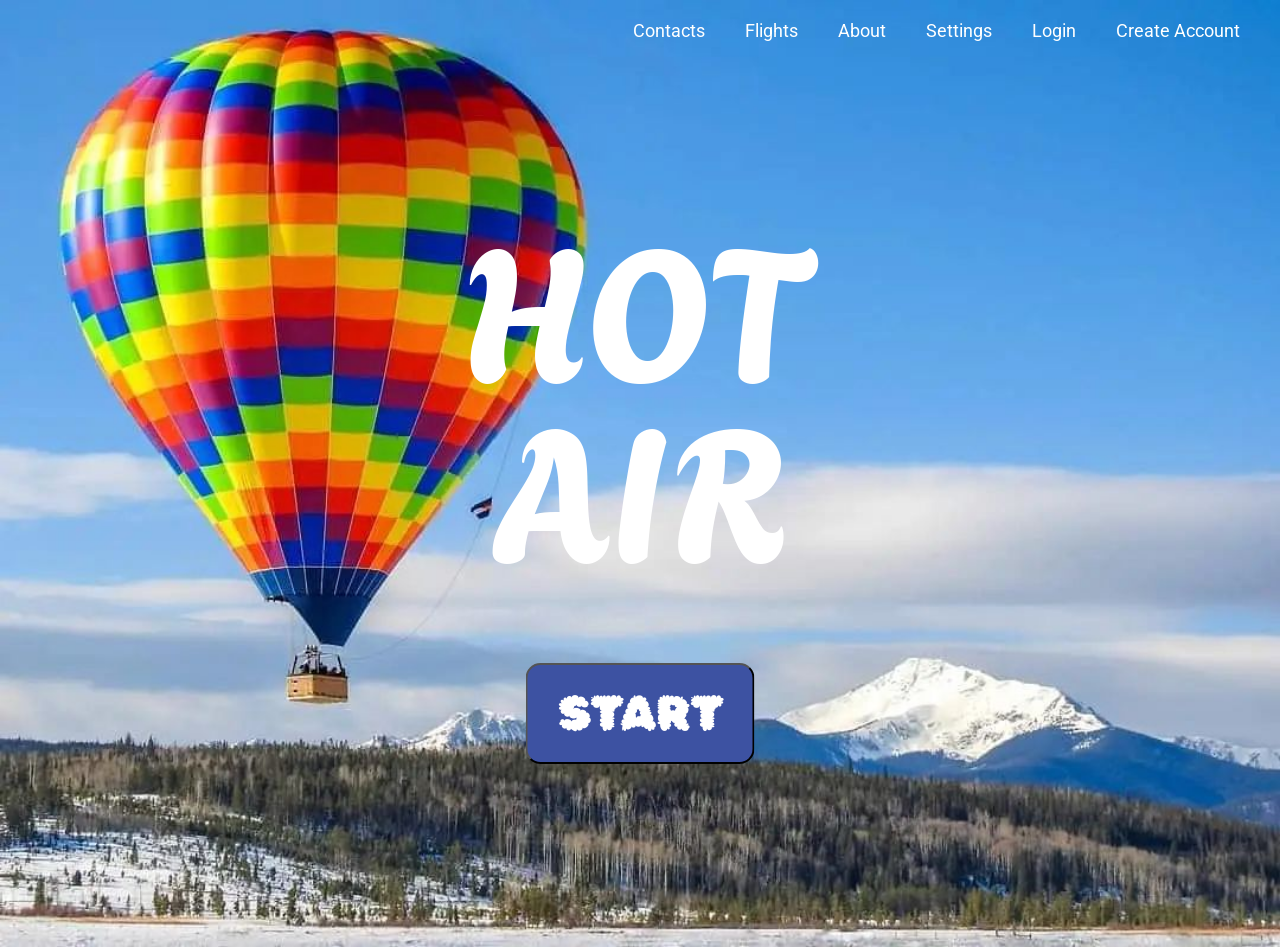
==== index.html @ e1f77b7b "added image, navbar, uploaded fonts, and positioned elements" ====
<!DOCTYPE html>
<html lang="en">
<head>
    <meta charset="UTF-8">
    <meta name="viewport" content="width=device-width, initial-scale=1.0">
    <title>Document</title>
    <link rel="preconnect" href="https://fonts.googleapis.com">
    <link rel="preconnect" href="https://fonts.gstatic.com" crossorigin>
    <link href="https://fonts.googleapis.com/css2?family=Agbalumo&family=Roboto:ital,wght@0,100..900;1,100..900&family=Rubik+Bubbles&display=swap" rel="stylesheet">
    <link rel="stylesheet" href="styles/main.css">
    <meta name="viewport" content="width=device-width, initial-scale=1.0">
</head>
<body>

    <header class="navbar">
            <nav>
                <a href="#">Contacts</a>
                <a href="#">Flights</a>
                <a href="#">About</a>
                <a href="#">Settings</a>
                <a href="#">Login</a>
                <a href="#">Create Account</a>
            </nav>
    </header>

    <section class="main">
        <div class="main-section">
            <div class="image-container">
                <img src="assets/Hot Air Main Page Image.jpg" alt="Hot Air Balloon Main Image"> 
                <h1 class="agbalumo-regular title top">HOT</h1>
                <h1 class="agbalumo-regular title bottom">AIR</h1>
                <button class="button rubik-bubbles-regular">START</button>
            </div>
        </div>
    </section>
    
</body>
</html>
---- styles/main.css ----
@import url("colors.css");
@import url("typography.css");

body {
  margin: 0;
}

@media screen and (max-width: 480px) {
  body {
    font-size: 14px;
    font-family: "Roboto", sans-serif;
    border-image-width: 100%;
  }
  .image-container img {
  width: 100%;
  height: 100%;
  object-fit: fill;
  }
}

.button {
    background-color: #3d52a2;
    padding-left: 30px;
    padding-right: 30px;
    padding-top: 20px;
    padding-bottom: 20px;
    border-radius: 15px;
    position: absolute;
    top: 70%;
    left: 50%;
    transform: translateX(-50%);
    color: white;
}

.image-container {
  position: relative;
  width: 100%;
}

.image-container img {
  width: 100%;
  display: block;
}

.title {
  position: absolute;
  left: 50%;
  transform: translateX(-50%);
  color: white;
}

.top {
  top: 1%;
}

.bottom {
  top: 20%;
}

.navbar {
  box-sizing: border-box;
  position: absolute;
  top: 0;
  left: 0;
  width: 100%;
  z-index: 10;
  padding: 20px 40px;
  font-family: "Roboto", sans-serif;
}

.navbar a {
  color: white;
  text-decoration: none;
  font-size: 18px;
}

.navbar nav {
  display: flex;
  align-items: center;
  justify-content: flex-end; /* keeps them on the right */
  gap: 40px; /* spacing between links */
}
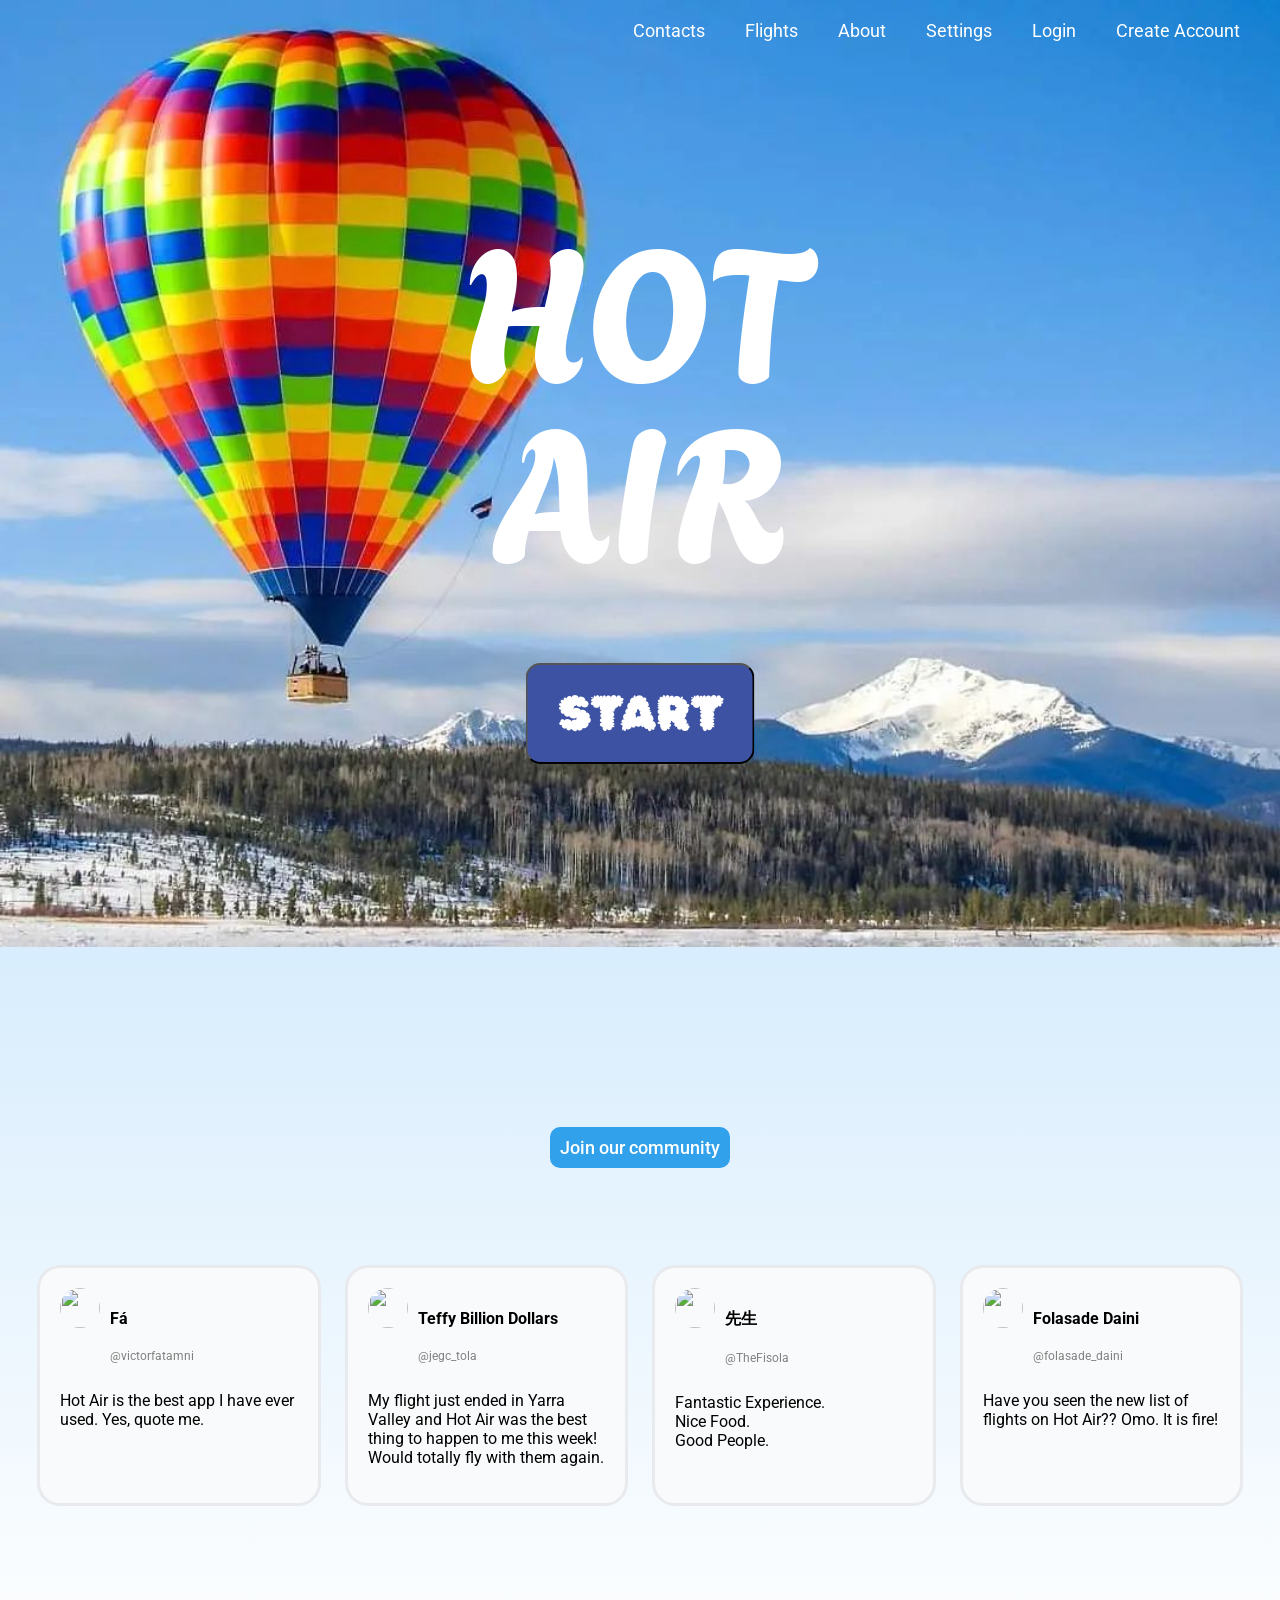
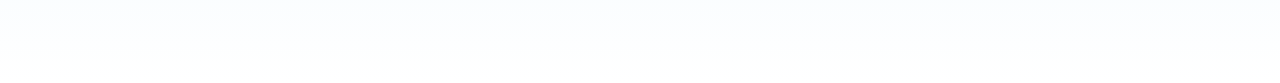
==== commit b81395da: "Made review section with card base" ====
--- a/index.html
+++ b/index.html
@@ -12,6 +12,8 @@
 </head>
 <body>
 
+<!--nav-->
+
     <header class="navbar">
             <nav>
                 <a href="#">Contacts</a>
@@ -23,16 +25,76 @@
             </nav>
     </header>
 
+    <!--main homepage section-->
+
     <section class="main">
         <div class="main-section">
             <div class="image-container">
-                <img src="assets/Hot Air Main Page Image.jpg" alt="Hot Air Balloon Main Image"> 
+                <img src="assets/HotAirMainPage.jpg" alt="Hot Air Balloon Main Image"> 
                 <h1 class="agbalumo-regular title top">HOT</h1>
                 <h1 class="agbalumo-regular title bottom">AIR</h1>
                 <button class="button rubik-bubbles-regular">START</button>
             </div>
         </div>
     </section>
+
+    <!--reviews-->
+
+    <section class="reviews">
+    <h2 class="reviews-title">Join our community</h2>
+
+    <div class="reviews-grid">
+
+    <div class="card">
+      <div class="card-header">
+        <img src="assets/avatar1.jpg" alt="">
+        <div>
+          <h4>Fá</h4>
+          <p>@victorfatamni</p>
+        </div>
+      </div>
+      <p class="card-text">Hot Air is the best app I have ever used. Yes, quote me.</p>
+    </div>
+
+    <div class="card">
+      <div class="card-header">
+        <img src="assets/avatar2.jpg" alt="">
+        <div>
+          <h4>Teffy Billion Dollars</h4>
+          <p>@jegc_tola</p>
+        </div>
+      </div>
+      <p class="card-text">My flight just ended in Yarra Valley and Hot Air was the best thing to happen to me this week! Would totally fly with them again.</p>
+    </div>
+
+    <div class="card">
+      <div class="card-header">
+        <img src="assets/avatar3.jpg" alt="">
+        <div>
+          <h4>先生</h4>
+          <p>@TheFisola</p>
+        </div>
+      </div>
+      <p class="card-text">
+        Fantastic Experience.<br>
+        Nice Food.<br>
+        Good People.
+      </p>
+    </div>
+
+    <div class="card">
+      <div class="card-header">
+        <img src="assets/avatar4.jpg" alt="">
+        <div>
+          <h4>Folasade Daini</h4>
+          <p>@folasade_daini</p>
+        </div>
+      </div>
+      <p class="card-text">Have you seen the new list of flights on Hot Air?? Omo. It is fire!</p>
+    </div>
+
+  </div>
+</section>
     
 </body>
 </html>
--- a/styles/main.css
+++ b/styles/main.css
@@ -1,21 +1,65 @@
 @import url("colors.css");
 @import url("typography.css");
 
-body {
-  margin: 0;
-}
 
 @media screen and (max-width: 480px) {
   body {
     font-size: 14px;
-    font-family: "Roboto", sans-serif;
-    border-image-width: 100%;
   }
+
+  .navbar {
+    display: none;
+  }
+
+  .button {
+    padding: 10px;
+    font-size: 30px;
+  }
+
+  .top {
+    top: 40%;
+  }
+
+  .bottom {
+    top: 55%;
+  }
+
+  .title {
+    left: 50%;
+    transform: translateX(-50%);
+    text-align: center;
+  }
+
+  .image-container {
+    height: 100vh;
+    width: 100%;
+  }
+
   .image-container img {
-  width: 100%;
-  height: 100%;
-  object-fit: fill;
+    width: 100%;
+    height: 100%;
+    object-fit: cover;
   }
+
+  .reviews-grid {
+    display: grid;
+    grid-template-columns: 1fr !important;
+    gap: 20px;
+  }
+
+  .reviews-title {
+    margin: 0 auto;
+    width: 60%;
+    padding: 15px;
+  }
+
+  
+}
+
+
+
+body {
+  margin: 0;
 }
 
 .button {
@@ -77,8 +121,64 @@
 .navbar nav {
   display: flex;
   align-items: center;
-  justify-content: flex-end; /* keeps them on the right */
-  gap: 40px; /* spacing between links */
+  justify-content: flex-end; 
+  gap: 40px; 
+}
+
+/*review section*/
+
+.reviews {
+  padding: 180px 40px;
+  background: linear-gradient(to bottom, #d8edfd, #ffffff);
+  text-align: center;
+}
+
+.reviews-title {
+  font-size: 18px;
+  color: white;
+  background-color: #31a1eb;
+  font-family: "Roboto", sans-serif;
+  padding: 10px;
+  border-radius: 10px;
+  font-weight: 500;
+  display: inline-block;
+  margin: 0 auto 100px;
+}
+
+.reviews-grid {
+  display: grid;
+  grid-template-columns: repeat(4, 1fr);
+  gap: 30px;
+}
+
+.card {
+  background: #f9fafb;
+  color: black;
+  outline-style: solid;
+  outline-color: #e8eaed;
+  padding: 20px;
+  border-radius: 20px;
+  text-align: left;
+  font-family: "Roboto", sans-serif;
+}
+
+.card-header {
+  display: flex;
+  gap: 10px;
+  margin-bottom: 15px;
+  font-family: "Roboto", sans-serif;
+}
+
+.card-header img {
+  width: 40px;
+  height: 40px;
+  border-radius: 50%;
+}
+
+.card-header p {
+  font-size: 12px;
+  color: gray;
+  font-family: "Roboto", sans-serif;
 }
 
 
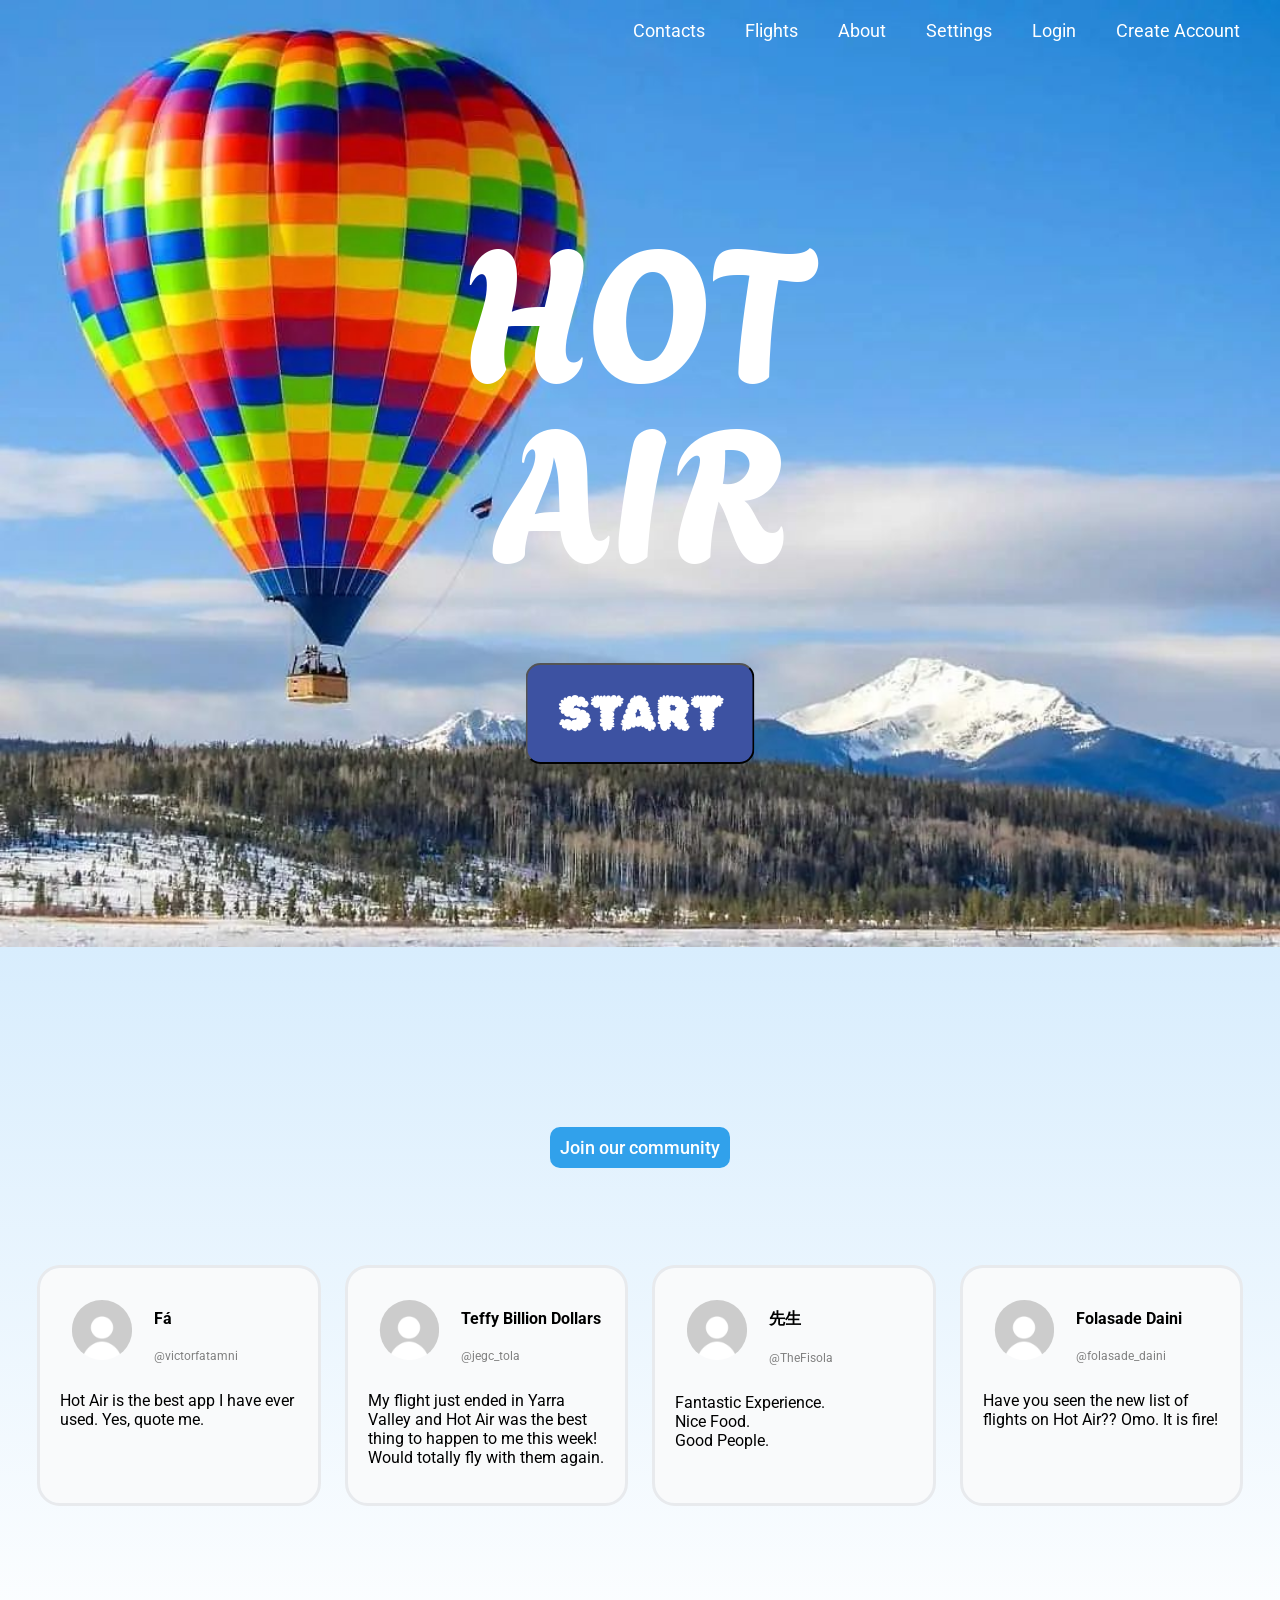
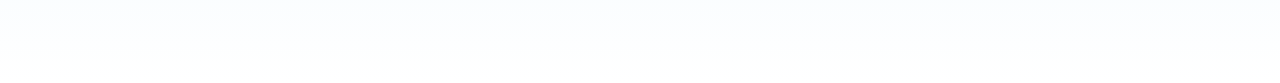
==== commit ca21a4da: "added pfp, fixed spacings" ====
--- a/index.html
+++ b/index.html
@@ -47,7 +47,7 @@
 
     <div class="card">
       <div class="card-header">
-        <img src="assets/avatar1.jpg" alt="">
+        <img src="assets/PlainPfp.jpg" alt="Profile Pic">
         <div>
           <h4>Fá</h4>
           <p>@victorfatamni</p>
@@ -58,7 +58,7 @@
 
     <div class="card">
       <div class="card-header">
-        <img src="assets/avatar2.jpg" alt="">
+        <img src="assets/PlainPfp.jpg" alt="Profile Pic">
         <div>
           <h4>Teffy Billion Dollars</h4>
           <p>@jegc_tola</p>
@@ -69,7 +69,7 @@
 
     <div class="card">
       <div class="card-header">
-        <img src="assets/avatar3.jpg" alt="">
+        <img src="assets/PlainPfp.jpg" alt="Profile Pic">
         <div>
           <h4>先生</h4>
           <p>@TheFisola</p>
@@ -84,7 +84,7 @@
 
     <div class="card">
       <div class="card-header">
-        <img src="assets/avatar4.jpg" alt="">
+        <img src="assets/PlainPfp.jpg" alt="Profile Pic">
         <div>
           <h4>Folasade Daini</h4>
           <p>@folasade_daini</p>
--- a/styles/main.css
+++ b/styles/main.css
@@ -165,13 +165,13 @@
 .card-header {
   display: flex;
   gap: 10px;
-  margin-bottom: 15px;
   font-family: "Roboto", sans-serif;
 }
 
 .card-header img {
-  width: 40px;
-  height: 40px;
+  width: 60px;
+  height: 60px;
+  padding: 5%;
   border-radius: 50%;
 }
 
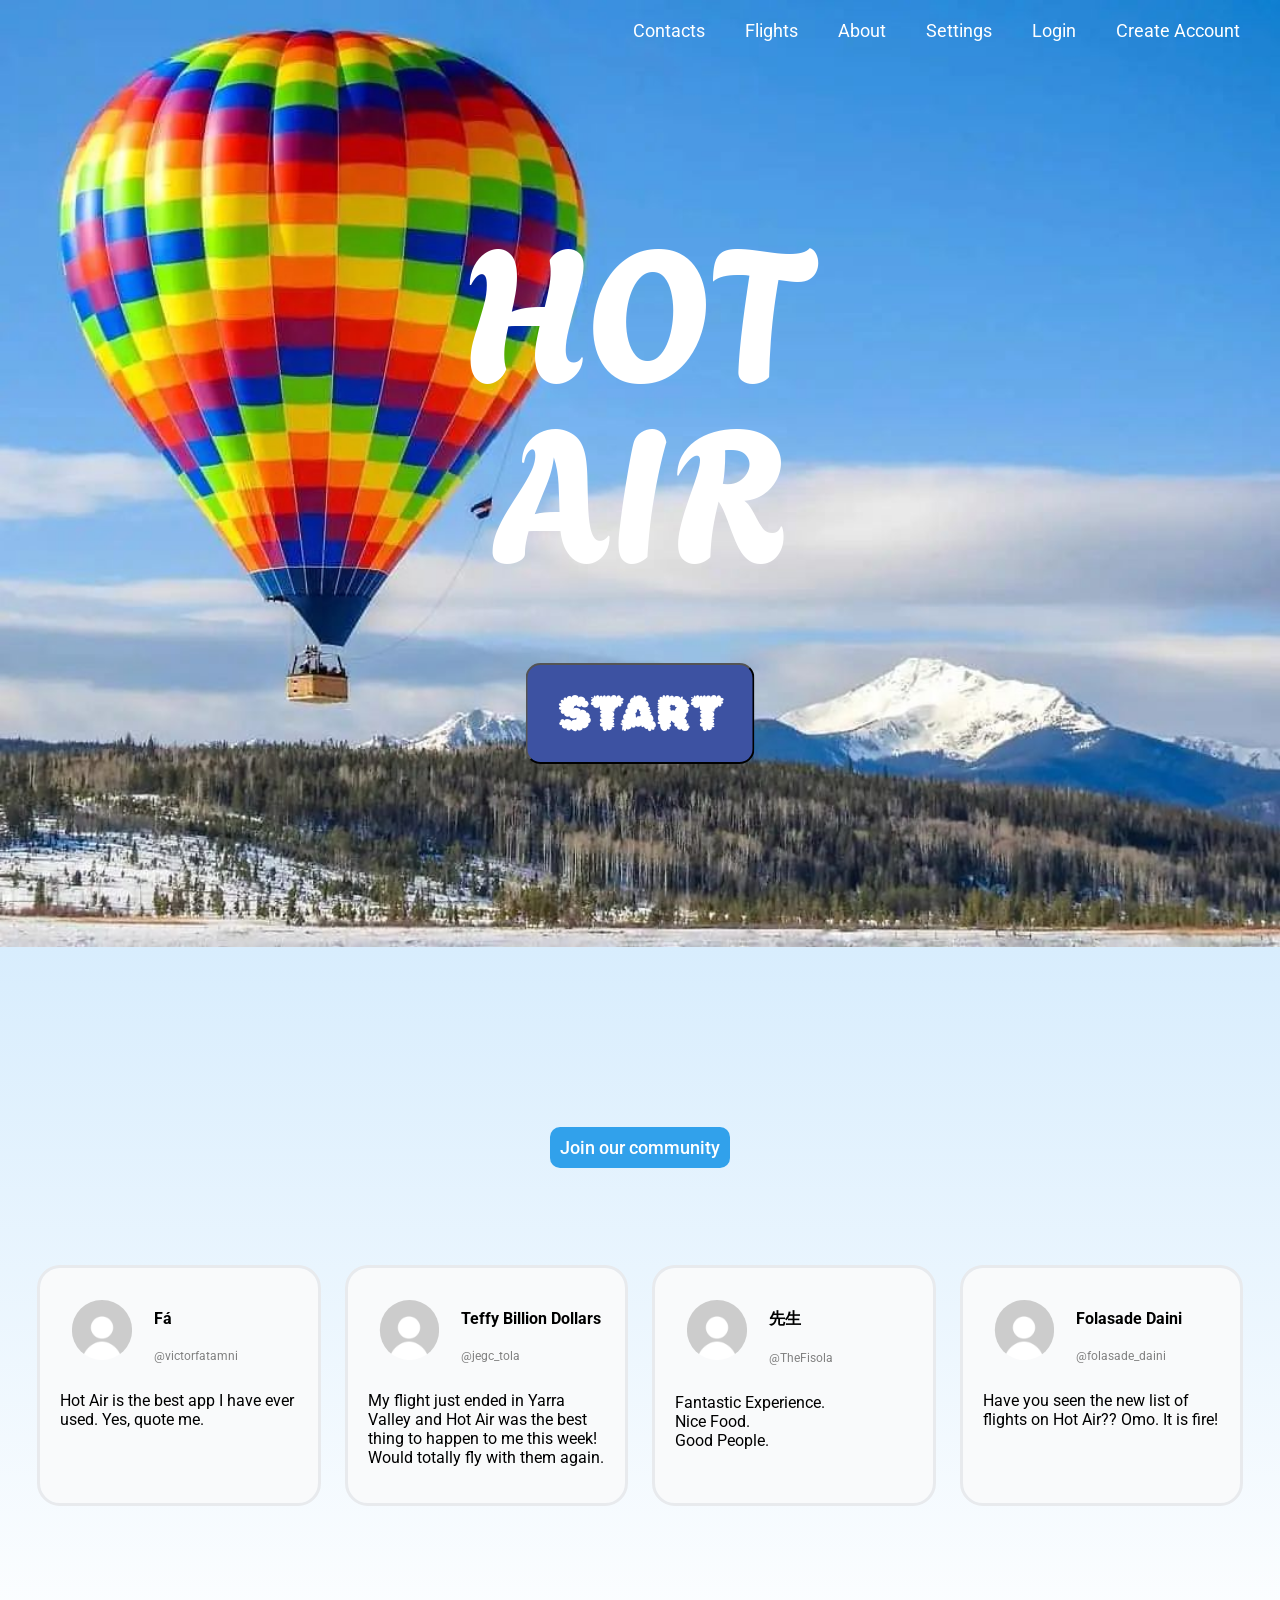
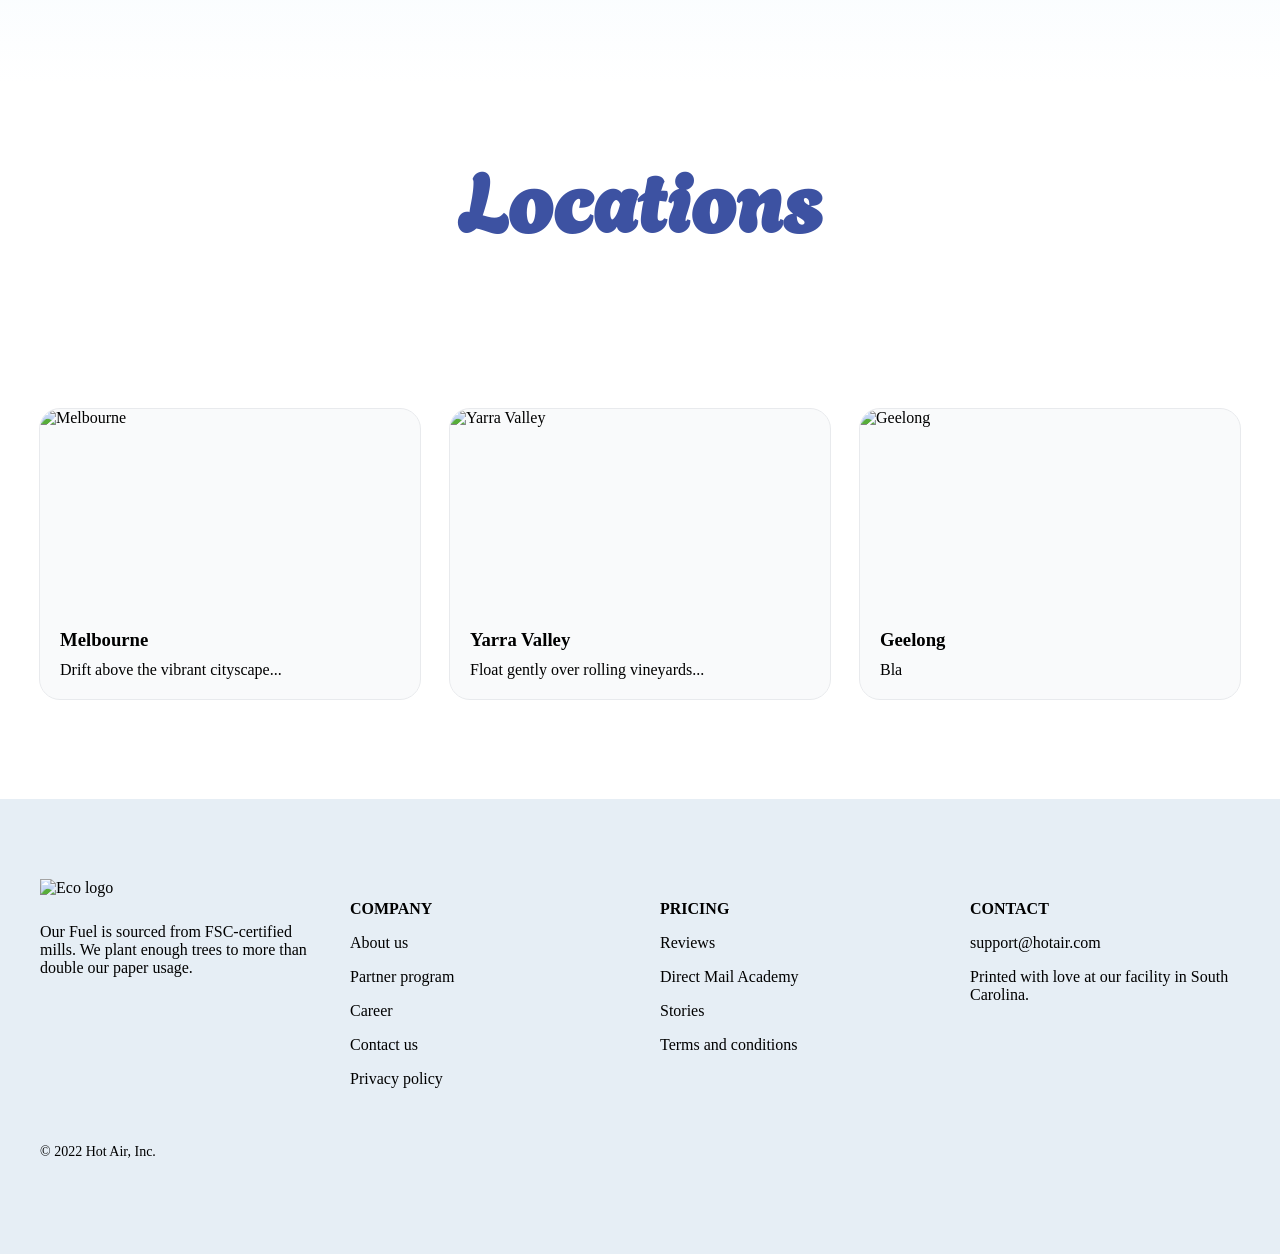
==== commit c2dd3e2f: "added footer section" ====
--- a/index.html
+++ b/index.html
@@ -25,7 +25,7 @@
             </nav>
     </header>
 
-    <!--main homepage section-->
+<!--main homepage section-->
 
     <section class="main">
         <div class="main-section">
@@ -38,10 +38,12 @@
         </div>
     </section>
 
-    <!--reviews-->
+<!--reviews-->
 
     <section class="reviews">
-    <h2 class="reviews-title">Join our community</h2>
+    <h2 class="reviews-title">
+        Join our community
+    </h2>
 
     <div class="reviews-grid">
 
@@ -95,6 +97,80 @@
 
   </div>
 </section>
+
+<!--product cards-->
+
+<h1 class="product-title">Locations</h1>
+
+
+<div class="locations-grid">
+
+  <div class="location-card">
+    <img src="assets/melbourne.jpg" alt="Melbourne">
+    <div class="location-content">
+      <h3>Melbourne</h3>
+      <p>Drift above the vibrant cityscape...</p>
+    </div>
+  </div>
+
+  <div class="location-card">
+    <img src="assets/yarra.jpg" alt="Yarra Valley">
+    <div class="location-content">
+      <h3>Yarra Valley</h3>
+      <p>Float gently over rolling vineyards...</p>
+    </div>
+  </div>
+
+    <div class="location-card">
+    <img src="assets/geelong.jpg" alt="Geelong">
+    <div class="location-content">
+      <h3>Geelong</h3>
+      <p>Bla</p>
+    </div>
+  </div>
+
+</div>
+
+<!---footer section--->
+
+<footer class="footer">
+  <div class="footer-grid">
+
+    <div>
+      <img src="assets/eco.png" alt="Eco logo">
+      <p>
+        Our Fuel is sourced from FSC-certified mills.
+        We plant enough trees to more than double our paper usage.
+      </p>
+    </div>
+
+    <div>
+      <h4>COMPANY</h4>
+      <p>About us</p>
+      <p>Partner program</p>
+      <p>Career</p>
+      <p>Contact us</p>
+      <p>Privacy policy</p>
+    </div>
+
+    <div>
+      <h4>PRICING</h4>
+      <p>Reviews</p>
+      <p>Direct Mail Academy</p>
+      <p>Stories</p>
+      <p>Terms and conditions</p>
+    </div>
+
+    <div>
+      <h4>CONTACT</h4>
+      <p>support@hotair.com</p>
+      <p>Printed with love at our facility in South Carolina.</p>
+    </div>
+
+  </div>
+
+  <p class="footer-bottom">© 2022 Hot Air, Inc.</p>
+</footer>
     
 </body>
 </html>
--- a/styles/main.css
+++ b/styles/main.css
@@ -56,7 +56,7 @@
   
 }
 
-
+/*body main section*/
 
 body {
   margin: 0;
@@ -181,4 +181,72 @@
   font-family: "Roboto", sans-serif;
 }
 
-
+/*product package section*/
+
+.product-title{
+  font-family: "agbalumo", sans-serif;
+  font-size: 500%;
+  text-align: center;
+  color: #3d52a2;
+
+}
+
+.locations-grid {
+  display: grid;
+  grid-template-columns: repeat(3, 1fr);
+  gap: 30px;
+  padding: 100px 40px;
+}
+
+.location-card {
+  border-radius: 20px;
+  overflow: hidden; 
+  background: #f9fafb;
+  outline: solid 1px #e8eaed;
+}
+
+.location-content {
+  padding: 20px;
+}
+
+.location-content h3 {
+  margin: 0 0 10px;
+}
+
+.location-content p {
+  margin: 0;
+}
+
+.location-card img {
+  width: 100%;
+  height: 200px;
+  object-fit: cover;
+  display: block;
+}
+
+/*footer section*/
+
+.footer {
+  background: #e6eef5;
+  padding: 80px 40px;
+}
+
+.footer-grid {
+  display: grid;
+  grid-template-columns: repeat(4, 1fr);
+  gap: 40px;
+}
+
+.footer img {
+  width: 80px;
+  margin-bottom: 10px;
+}
+
+.footer h4 {
+  margin-bottom: 10px;
+}
+
+.footer-bottom {
+  margin-top: 40px;
+  font-size: 14px;
+}
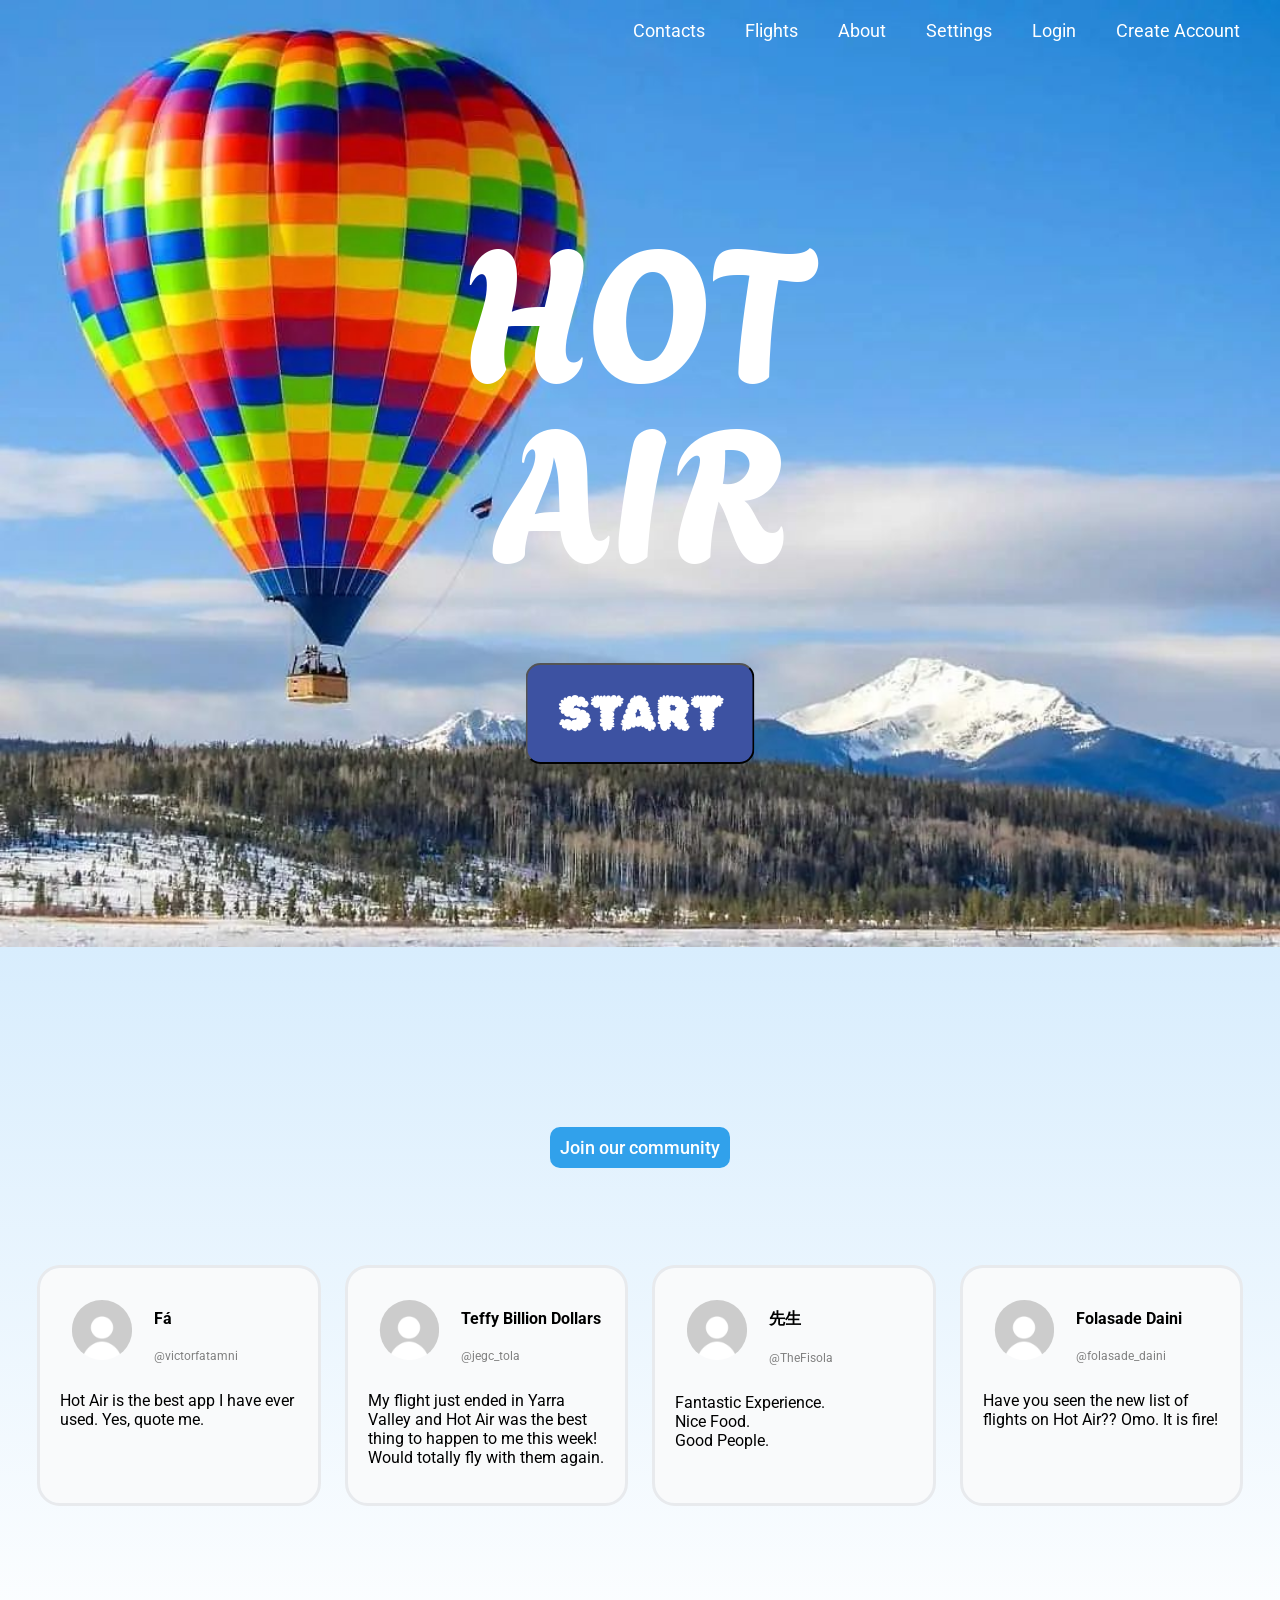
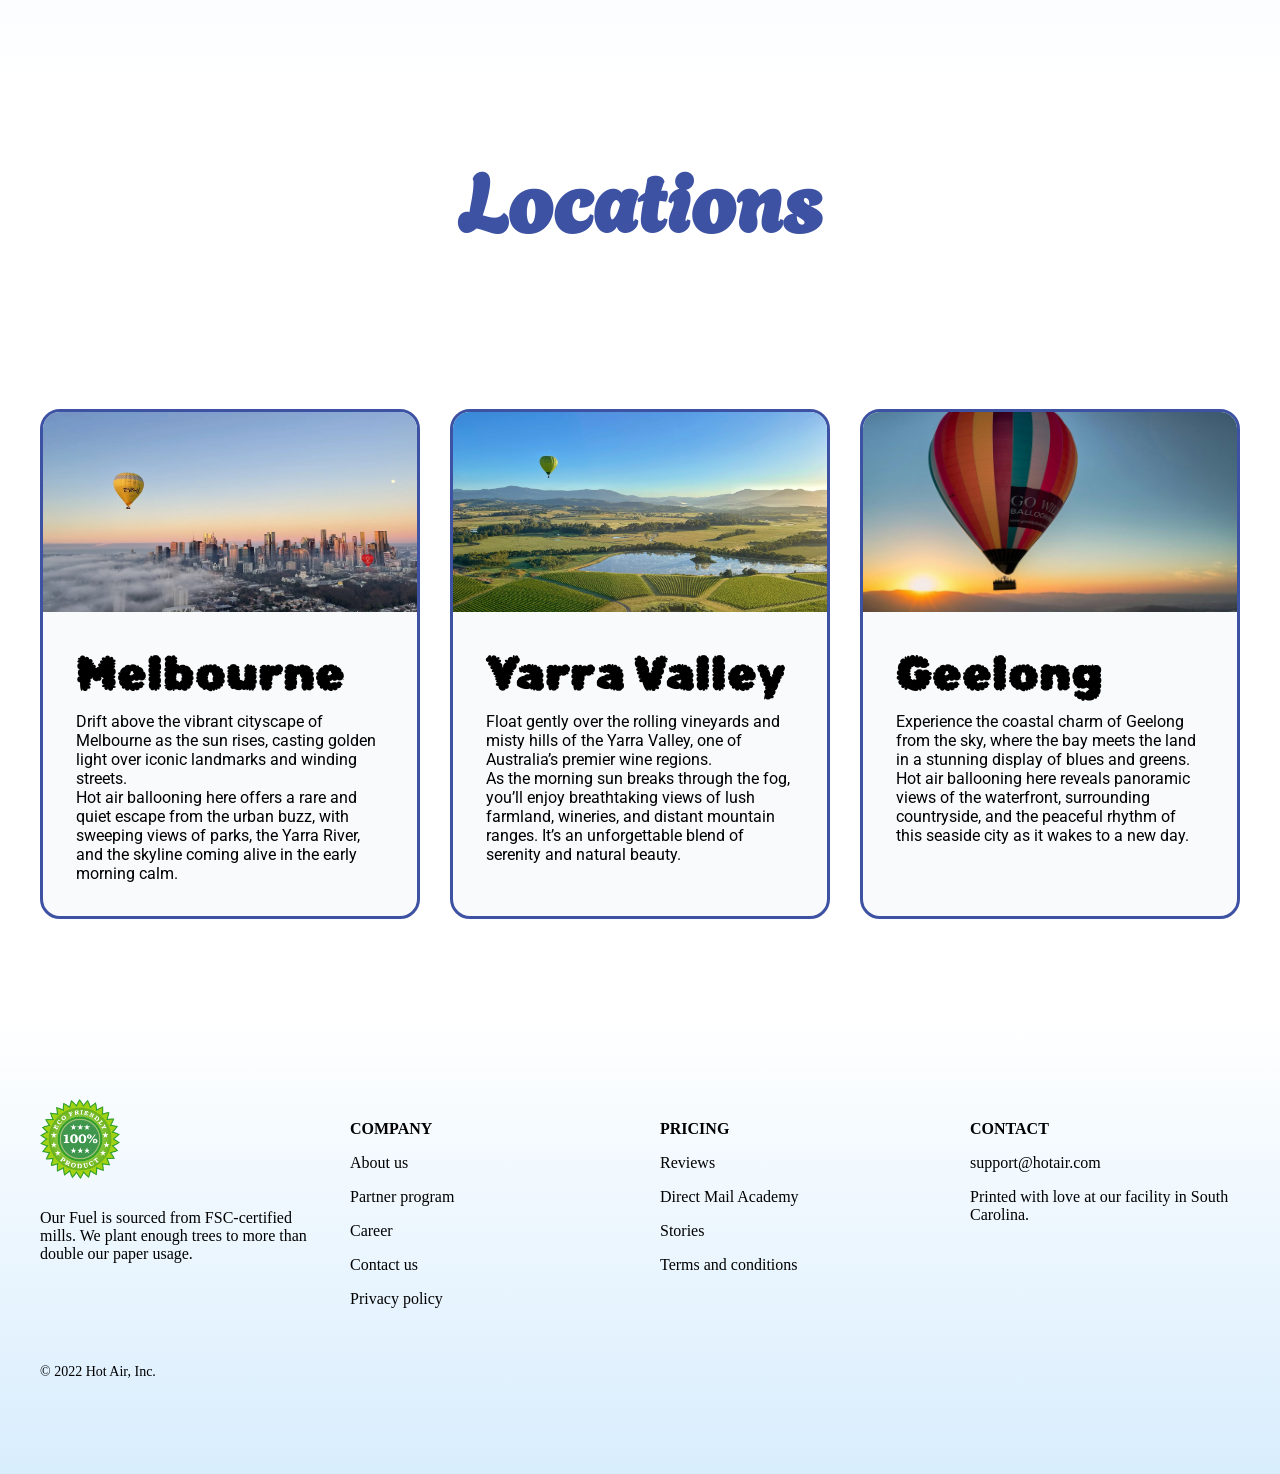
==== commit 40353cb6: "completed main section desktop version" ====
--- a/index.html
+++ b/index.html
@@ -41,62 +41,58 @@
 <!--reviews-->
 
     <section class="reviews">
-    <h2 class="reviews-title">
-        Join our community
-    </h2>
+        <h2 class="reviews-title">Join our community</h2>
+        <div class="reviews-grid">
+        <div class="card">
+        <div class="card-header">
+            <img src="assets/PlainPfp.jpg" alt="Profile Pic">
+            <div>
+                <h4>Fá</h4>
+                <p>@victorfatamni</p>
+            </div>
+        </div>
+        <p class="card-text">Hot Air is the best app I have ever used. Yes, quote me.</p>
+        </div>
 
-    <div class="reviews-grid">
+        <div class="card">
+        <div class="card-header">
+            <img src="assets/PlainPfp.jpg" alt="Profile Pic">
+            <div>
+                <h4>Teffy Billion Dollars</h4>
+                <p>@jegc_tola</p>
+            </div>
+        </div>
+        <p class="card-text">My flight just ended in Yarra Valley and Hot Air was the best thing to happen to me this week! Would totally fly with them again.</p>
+        </div>
 
-    <div class="card">
-      <div class="card-header">
-        <img src="assets/PlainPfp.jpg" alt="Profile Pic">
-        <div>
-          <h4>Fá</h4>
-          <p>@victorfatamni</p>
+        <div class="card">
+        <div class="card-header">
+            <img src="assets/PlainPfp.jpg" alt="Profile Pic">
+            <div>
+                <h4>先生</h4>
+                <p>@TheFisola</p>
+            </div>
         </div>
-      </div>
-      <p class="card-text">Hot Air is the best app I have ever used. Yes, quote me.</p>
+        <p class="card-text">
+            Fantastic Experience.<br>
+            Nice Food.<br>
+            Good People.
+        </p>
+        </div>
+
+        <div class="card">
+        <div class="card-header">
+            <img src="assets/PlainPfp.jpg" alt="Profile Pic">
+            <div>
+                <h4>Folasade Daini</h4>
+                <p>@folasade_daini</p>
+            </div>
+        </div>
+        <p class="card-text">Have you seen the new list of flights on Hot Air?? Omo. It is fire!</p>
+        </div>
+
     </div>
-
-    <div class="card">
-      <div class="card-header">
-        <img src="assets/PlainPfp.jpg" alt="Profile Pic">
-        <div>
-          <h4>Teffy Billion Dollars</h4>
-          <p>@jegc_tola</p>
-        </div>
-      </div>
-      <p class="card-text">My flight just ended in Yarra Valley and Hot Air was the best thing to happen to me this week! Would totally fly with them again.</p>
-    </div>
-
-    <div class="card">
-      <div class="card-header">
-        <img src="assets/PlainPfp.jpg" alt="Profile Pic">
-        <div>
-          <h4>先生</h4>
-          <p>@TheFisola</p>
-        </div>
-      </div>
-      <p class="card-text">
-        Fantastic Experience.<br>
-        Nice Food.<br>
-        Good People.
-      </p>
-    </div>
-
-    <div class="card">
-      <div class="card-header">
-        <img src="assets/PlainPfp.jpg" alt="Profile Pic">
-        <div>
-          <h4>Folasade Daini</h4>
-          <p>@folasade_daini</p>
-        </div>
-      </div>
-      <p class="card-text">Have you seen the new list of flights on Hot Air?? Omo. It is fire!</p>
-    </div>
-
-  </div>
-</section>
+    </section>
 
 <!--product cards-->
 
@@ -105,29 +101,32 @@
 
 <div class="locations-grid">
 
-  <div class="location-card">
-    <img src="assets/melbourne.jpg" alt="Melbourne">
-    <div class="location-content">
-      <h3>Melbourne</h3>
-      <p>Drift above the vibrant cityscape...</p>
-    </div>
-  </div>
-
-  <div class="location-card">
-    <img src="assets/yarra.jpg" alt="Yarra Valley">
-    <div class="location-content">
-      <h3>Yarra Valley</h3>
-      <p>Float gently over rolling vineyards...</p>
-    </div>
-  </div>
+    <div class="location-card">
+    <img src="assets/MelbourneHotAirBalloon.webp" alt="Melbourne">
+        <div class="location-content">
+            <h3 class="rubik-bubbles-regular">Melbourne</h3>
+            <p class="roboto-regular">Drift above the vibrant cityscape of Melbourne as the sun rises, casting golden light over iconic landmarks and winding streets.<br>
+             Hot air ballooning here offers a rare and quiet escape from the urban buzz, with sweeping views of parks, the Yarra River, and the skyline coming alive in the early morning calm.</p>
+        </div>
+     </div>
 
     <div class="location-card">
-    <img src="assets/geelong.jpg" alt="Geelong">
-    <div class="location-content">
-      <h3>Geelong</h3>
-      <p>Bla</p>
+    <img src="assets/YarraValleyHotAirBalloon.jpg" alt="Yarra Valley">  
+        <div class="location-content">
+            <h3 class="rubik-bubbles-regular">Yarra Valley</h3>
+            <p class="roboto-regular">Float gently over the rolling vineyards and misty hills of the Yarra Valley, one of Australia’s premier wine regions. <br> 
+            As the morning sun breaks through the fog, you’ll enjoy breathtaking views of lush farmland, wineries, and distant mountain ranges. It’s an unforgettable blend of serenity and natural beauty.</p>
+        </div>
     </div>
-  </div>
+
+    <div class="location-card">
+    <img src="assets/GeelongHotAirBalloon.jpeg" alt="Geelong">
+        <div class="location-content">
+            <h3 class="rubik-bubbles-regular">Geelong</h3>
+            <p class="roboto-regular">Experience the coastal charm of Geelong from the sky, where the bay meets the land in a stunning display of blues and greens.<br>
+             Hot air ballooning here reveals panoramic views of the waterfront, surrounding countryside, and the peaceful rhythm of this seaside city as it wakes to a new day.</p>
+        </div>
+    </div>
 
 </div>
 
@@ -137,7 +136,7 @@
   <div class="footer-grid">
 
     <div>
-      <img src="assets/eco.png" alt="Eco logo">
+      <img src="assets/EcoFriendlyLogo.png" alt="Eco logo">
       <p>
         Our Fuel is sourced from FSC-certified mills.
         We plant enough trees to more than double our paper usage.
--- a/styles/main.css
+++ b/styles/main.css
@@ -202,11 +202,11 @@
   border-radius: 20px;
   overflow: hidden; 
   background: #f9fafb;
-  outline: solid 1px #e8eaed;
+  border: 3px solid #3d52a2
 }
 
 .location-content {
-  padding: 20px;
+  padding: 33px;
 }
 
 .location-content h3 {
@@ -227,7 +227,7 @@
 /*footer section*/
 
 .footer {
-  background: #e6eef5;
+  background: linear-gradient(to top, #d8edfd, white);
   padding: 80px 40px;
 }
 
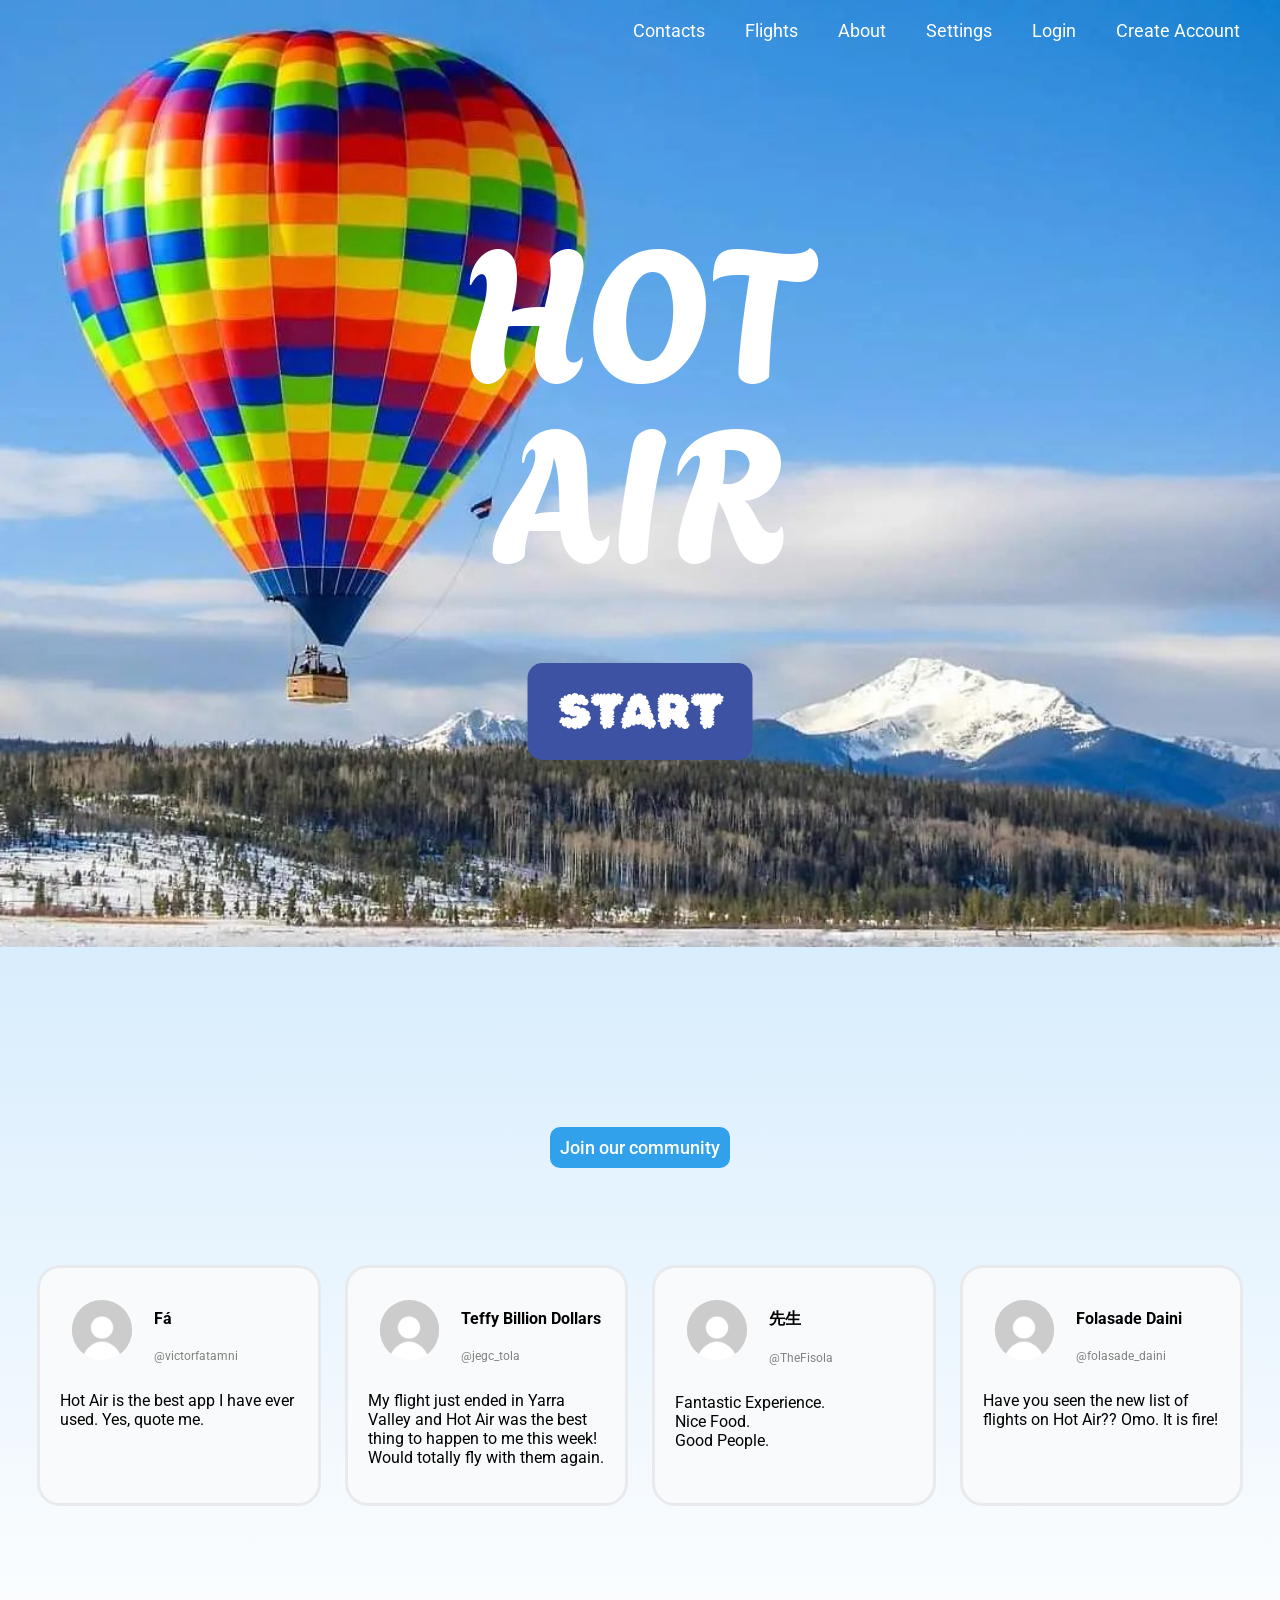
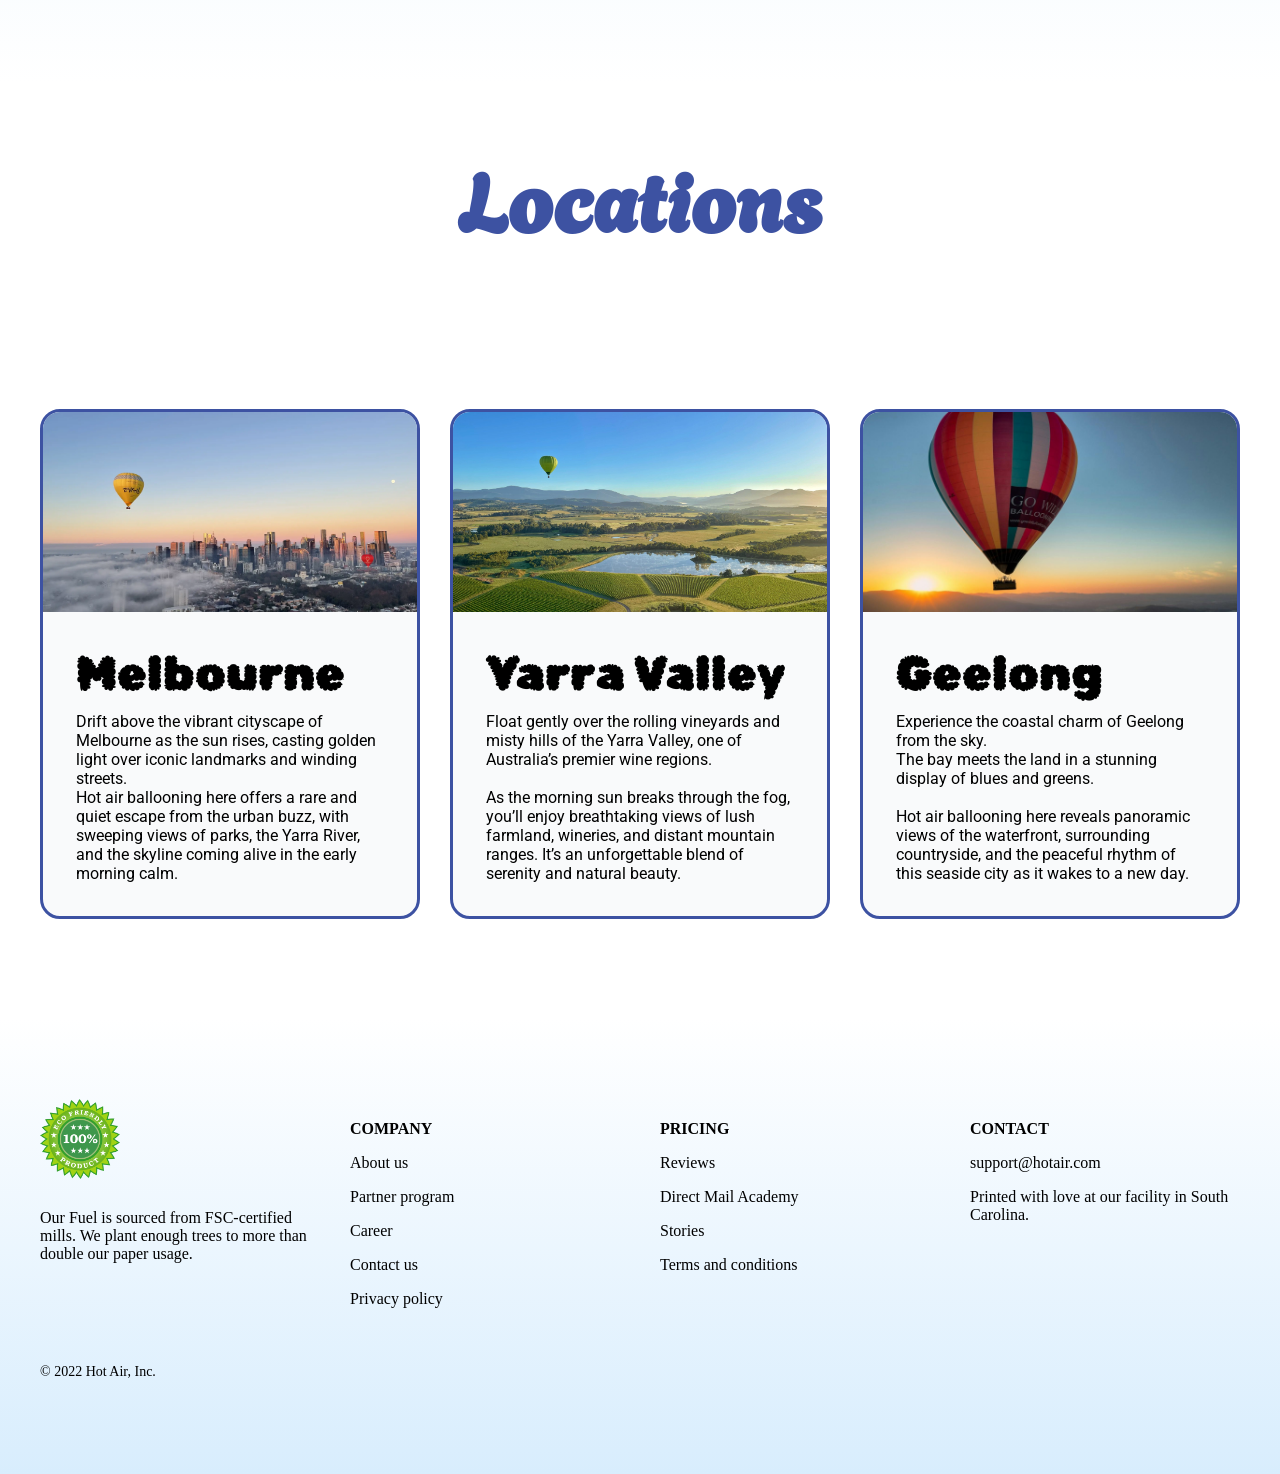
==== commit 2ae2f6b9: "adapted mobile version so footer and location grids appear nicely" ====
--- a/index.html
+++ b/index.html
@@ -33,7 +33,7 @@
                 <img src="assets/HotAirMainPage.jpg" alt="Hot Air Balloon Main Image"> 
                 <h1 class="agbalumo-regular title top">HOT</h1>
                 <h1 class="agbalumo-regular title bottom">AIR</h1>
-                <button class="button rubik-bubbles-regular">START</button>
+                <a href="#locations" class="button rubik-bubbles-regular">START</a>
             </div>
         </div>
     </section>
@@ -41,7 +41,10 @@
 <!--reviews-->
 
     <section class="reviews">
+    <a href="https://x.com/" target="_blank">
         <h2 class="reviews-title">Join our community</h2>
+    </a>
+        
         <div class="reviews-grid">
         <div class="card">
         <div class="card-header">
@@ -96,11 +99,12 @@
 
 <!--product cards-->
 
-<h1 class="product-title">Locations</h1>
+<h1 id="locations" class="product-title">Locations</h1>
 
 
 <div class="locations-grid">
 
+    <a href="#.html" class="card-link">
     <div class="location-card">
     <img src="assets/MelbourneHotAirBalloon.webp" alt="Melbourne">
         <div class="location-content">
@@ -109,24 +113,30 @@
              Hot air ballooning here offers a rare and quiet escape from the urban buzz, with sweeping views of parks, the Yarra River, and the skyline coming alive in the early morning calm.</p>
         </div>
      </div>
-
+    </a>
+    
+    <a href="#.html" class="card-link">
     <div class="location-card">
     <img src="assets/YarraValleyHotAirBalloon.jpg" alt="Yarra Valley">  
         <div class="location-content">
             <h3 class="rubik-bubbles-regular">Yarra Valley</h3>
-            <p class="roboto-regular">Float gently over the rolling vineyards and misty hills of the Yarra Valley, one of Australia’s premier wine regions. <br> 
+            <p class="roboto-regular">Float gently over the rolling vineyards and misty hills of the Yarra Valley, one of Australia’s premier wine regions. <br><br>
             As the morning sun breaks through the fog, you’ll enjoy breathtaking views of lush farmland, wineries, and distant mountain ranges. It’s an unforgettable blend of serenity and natural beauty.</p>
         </div>
     </div>
+    </a>
 
+    <a href="#.html" class="card-link">
     <div class="location-card">
     <img src="assets/GeelongHotAirBalloon.jpeg" alt="Geelong">
         <div class="location-content">
             <h3 class="rubik-bubbles-regular">Geelong</h3>
-            <p class="roboto-regular">Experience the coastal charm of Geelong from the sky, where the bay meets the land in a stunning display of blues and greens.<br>
-             Hot air ballooning here reveals panoramic views of the waterfront, surrounding countryside, and the peaceful rhythm of this seaside city as it wakes to a new day.</p>
+            <p class="roboto-regular">Experience the coastal charm of Geelong from the sky.<br>
+            The bay meets the land in a stunning display of blues and greens.<br><br>
+            Hot air ballooning here reveals panoramic views of the waterfront, surrounding countryside, and the peaceful rhythm of this seaside city as it wakes to a new day.</p>
         </div>
     </div>
+    </a>
 
 </div>
 
--- a/styles/main.css
+++ b/styles/main.css
@@ -2,59 +2,6 @@
 @import url("typography.css");
 
 
-@media screen and (max-width: 480px) {
-  body {
-    font-size: 14px;
-  }
-
-  .navbar {
-    display: none;
-  }
-
-  .button {
-    padding: 10px;
-    font-size: 30px;
-  }
-
-  .top {
-    top: 40%;
-  }
-
-  .bottom {
-    top: 55%;
-  }
-
-  .title {
-    left: 50%;
-    transform: translateX(-50%);
-    text-align: center;
-  }
-
-  .image-container {
-    height: 100vh;
-    width: 100%;
-  }
-
-  .image-container img {
-    width: 100%;
-    height: 100%;
-    object-fit: cover;
-  }
-
-  .reviews-grid {
-    display: grid;
-    grid-template-columns: 1fr !important;
-    gap: 20px;
-  }
-
-  .reviews-title {
-    margin: 0 auto;
-    width: 60%;
-    padding: 15px;
-  }
-
-  
-}
 
 /*body main section*/
 
@@ -74,6 +21,15 @@
     left: 50%;
     transform: translateX(-50%);
     color: white;
+    text-decoration: none;
+}
+
+.button:hover {
+  box-shadow: 0 10px 25px rgba(0,0,0,0.25);
+}
+
+html {
+  scroll-behavior: smooth;
 }
 
 .image-container {
@@ -188,7 +144,6 @@
   font-size: 500%;
   text-align: center;
   color: #3d52a2;
-
 }
 
 .locations-grid {
@@ -224,6 +179,11 @@
   display: block;
 }
 
+.card-link {
+  text-decoration: none;
+  color: black;
+}
+
 /*footer section*/
 
 .footer {
@@ -250,3 +210,101 @@
   margin-top: 40px;
   font-size: 14px;
 }
+
+/* Mobile Ver*/
+
+@media screen and (max-width: 768px) {
+  /*main section*/
+
+  body {
+    font-size: 14px;
+  }
+
+  .navbar {
+    display: none;
+  }
+
+  .button {
+    padding: 15px;
+    font-size: 50px;
+  }
+
+  .top {
+    top: 5%;
+  }
+
+  .bottom {
+    top: 25%;
+  }
+
+  .title {
+    left: 50%;
+    transform: translateX(-50%);
+    text-align: center;
+  }
+
+  .image-container {
+    height: 100vh;
+    width: 100%;
+  }
+
+  .image-container img {
+    width: 100%;
+    height: 100%;
+    object-fit: cover;
+  }
+
+  /*review section*/
+
+  .reviews-grid {
+    display: grid;
+    grid-template-columns: 1fr ;
+    gap: 20px;
+  }
+
+  .reviews-title {
+    margin: 0 auto;
+    width: 60%;
+    padding: 15px;
+    margin-bottom: 15%;
+  }
+
+  /*product location section*/
+
+  .locations-grid {
+  grid-template-columns: 1fr;
+  padding: 20px;
+  gap: 20px;
+}
+
+.card-link {
+  display: block;
+}
+
+.location-card {
+  border-radius: 25px;
+}
+
+.location-card img {
+  height: 250px;
+  object-fit: cover;
+}
+
+.location-content {
+    text-align: center;
+    padding: 20px;
+}
+
+.location-content p {
+  display: none;
+}
+
+/*footer section*/
+
+  .footer-grid {
+    grid-template-columns: 1fr;
+    gap: 30px;
+    text-align: center;
+  }
+  
+}
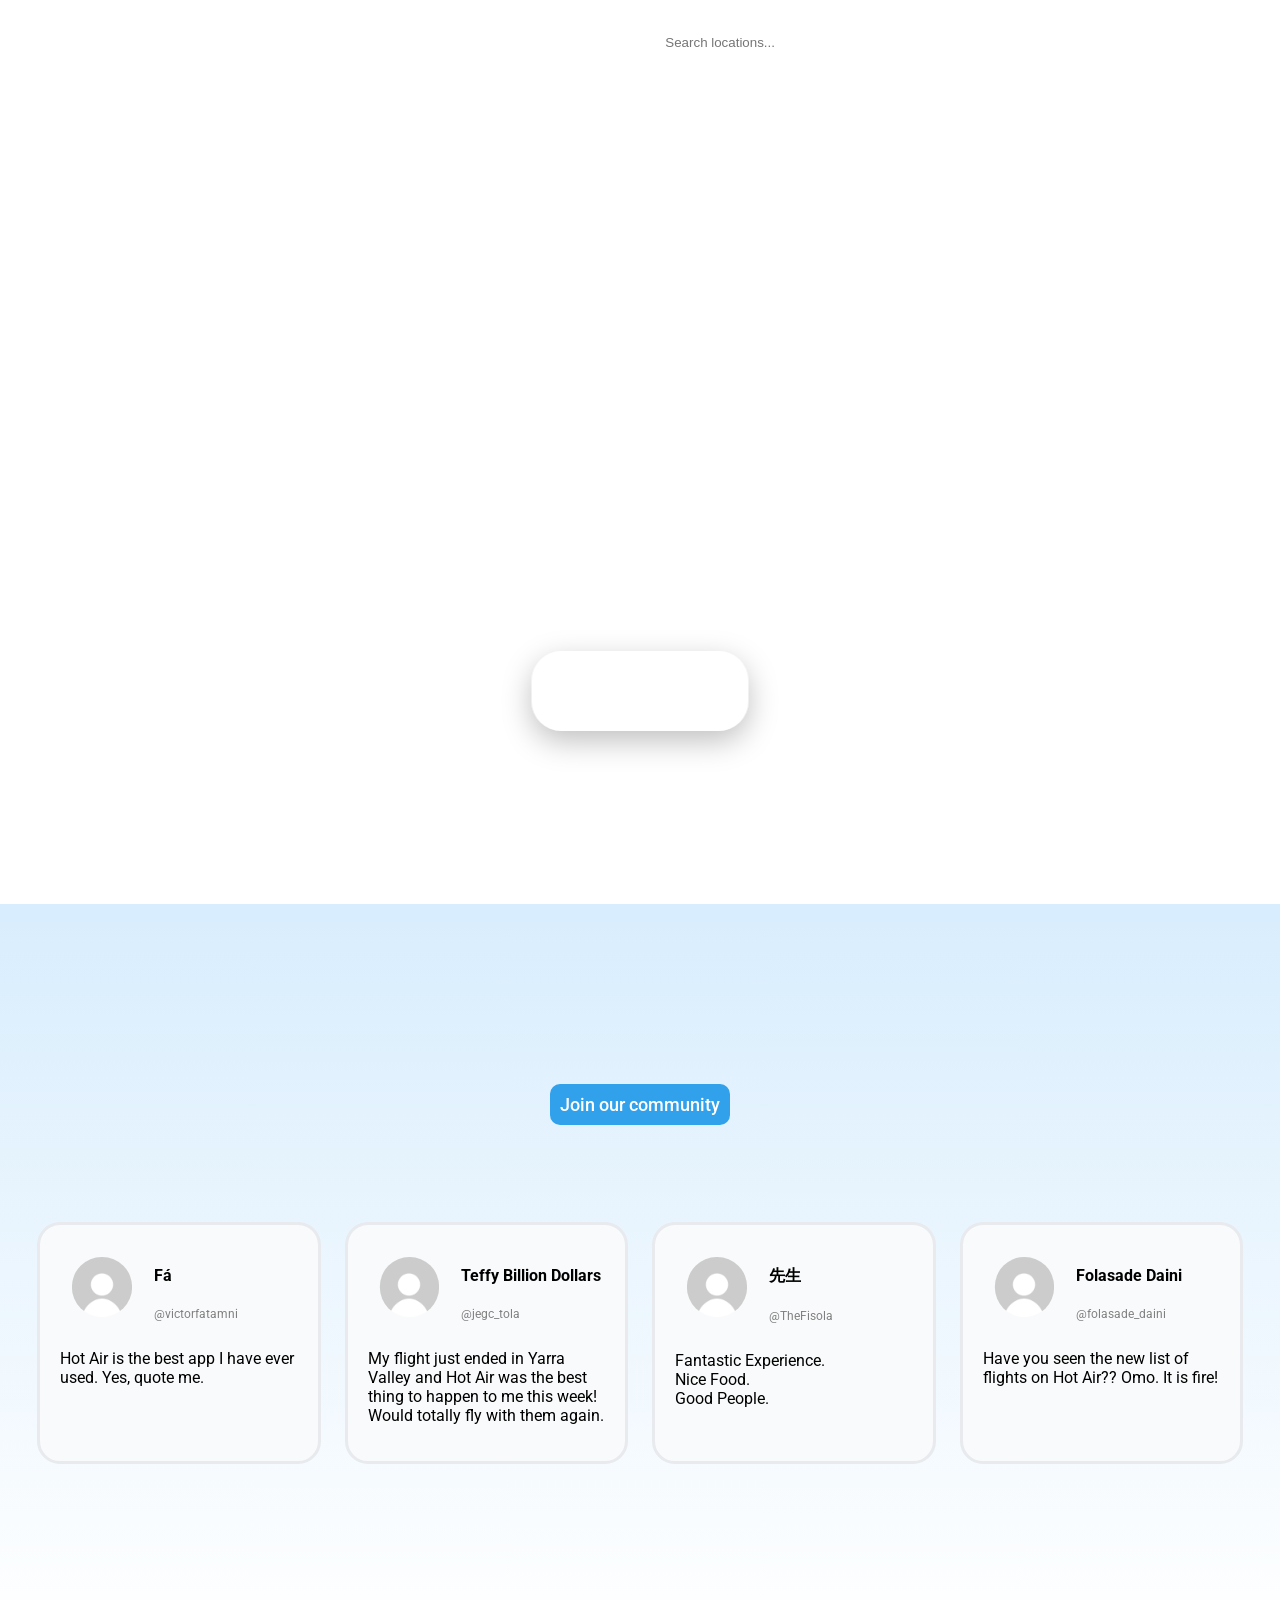
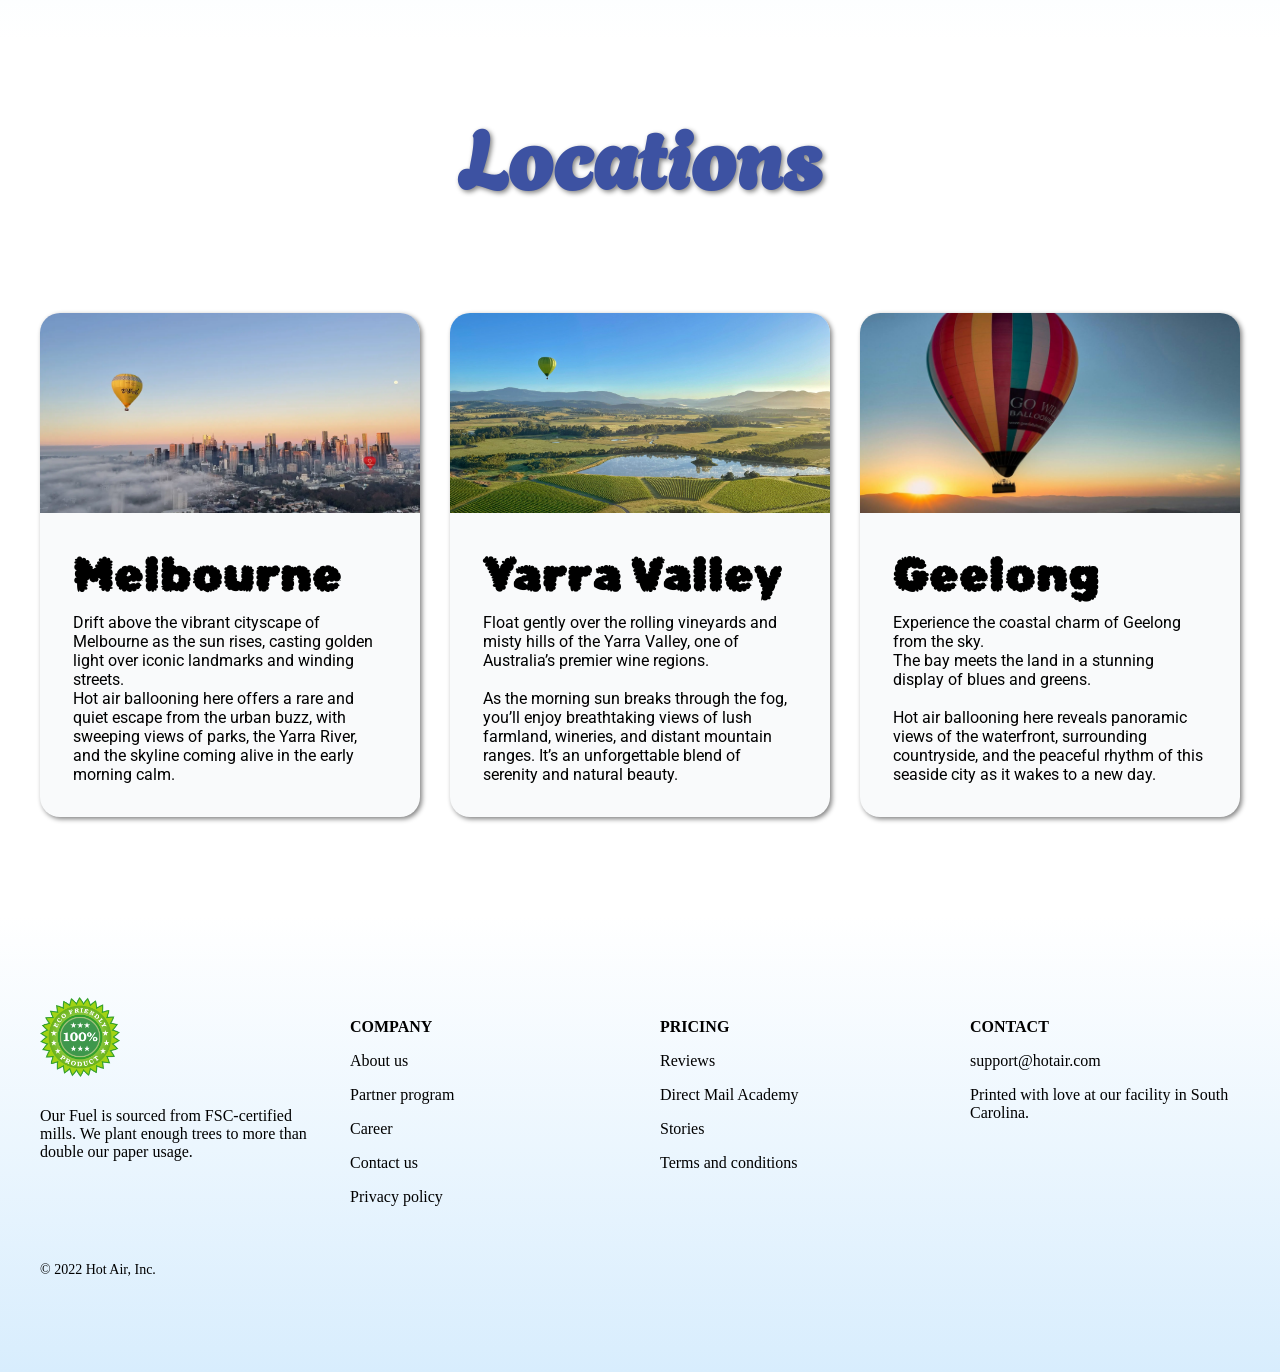
==== commit 8e52ff59: "edited main page and added js" ====
--- a/index.html
+++ b/index.html
@@ -3,36 +3,60 @@
 <head>
     <meta charset="UTF-8">
     <meta name="viewport" content="width=device-width, initial-scale=1.0">
-    <title>Document</title>
+    <title>Hot Air</title>
     <link rel="preconnect" href="https://fonts.googleapis.com">
     <link rel="preconnect" href="https://fonts.gstatic.com" crossorigin>
     <link href="https://fonts.googleapis.com/css2?family=Agbalumo&family=Roboto:ital,wght@0,100..900;1,100..900&family=Rubik+Bubbles&display=swap" rel="stylesheet">
     <link rel="stylesheet" href="styles/main.css">
     <meta name="viewport" content="width=device-width, initial-scale=1.0">
+    <script src="scripts/script.js"></script>
 </head>
 <body>
 
 <!--nav-->
 
-    <header class="navbar">
-            <nav>
-                <a href="#">Contacts</a>
-                <a href="#">Flights</a>
-                <a href="#">About</a>
-                <a href="#">Settings</a>
-                <a href="#">Login</a>
-                <a href="#">Create Account</a>
-            </nav>
-    </header>
+<header class="navbar">
+    <nav class="nav-container">
+
+        <a href="../index.html" class="logo-nav agbalumo-regular">
+            HOT AIR
+        </a>
+
+        <div class="nav-links">
+            <a href="#">Flights</a>
+            <a href="#">About</a>
+            <a href="#">Contacts</a>
+            <a href="#">Settings</a>
+        </div>
+
+        <div class="search-container">
+            <input 
+                type="text" 
+                id="searchInput" 
+                placeholder="Search locations..."
+            >
+        </div>
+
+        <div class="auth-links">
+            <a href="#">Login</a>
+            <a href="#">Create Account</a>
+        </div>
+
+    </nav>
+</header>
 
 <!--main homepage section-->
 
     <section class="main">
         <div class="main-section">
             <div class="image-container">
-                <img src="assets/HotAirMainPage.jpg" alt="Hot Air Balloon Main Image"> 
-                <h1 class="agbalumo-regular title top">HOT</h1>
-                <h1 class="agbalumo-regular title bottom">AIR</h1>
+                <video autoplay muted loop playsinline class="main-video">
+                    <source src="assets/HotAirMainVid2.mp4" type="video/mp4">Your browser does not support the video tag.
+                </video>
+                <div class="hero-logo">
+                    <h1 class="agbalumo-regular title top">HOT</h1>
+                    <h1 class="agbalumo-regular title bottom">AIR</h1>
+                </div>
                 <a href="#locations" class="button rubik-bubbles-regular">START</a>
             </div>
         </div>
@@ -104,7 +128,7 @@
 
 <div class="locations-grid">
 
-    <a href="#.html" class="card-link">
+    <a href="pages/melbourne.html" class="card-link">
     <div class="location-card">
     <img src="assets/MelbourneHotAirBalloon.webp" alt="Melbourne">
         <div class="location-content">
--- a/styles/main.css
+++ b/styles/main.css
@@ -1,31 +1,60 @@
 @import url("colors.css");
 @import url("typography.css");
 
-
-
-/*body main section*/
+/* =========================
+   MAIN PAGE
+========================= */
 
 body {
   margin: 0;
 }
 
+.title {
+  position: absolute;
+  color: white;
+  text-shadow:
+    0 0 10px rgba(255,255,255,0.5),
+    0 0 40px rgba(255,255,255,0.5);
+  animation: mymove 3.5s ease-in-out infinite;
+}
+
+@keyframes mymove {
+  0% {
+    transform: translateX(-50%) translateY(-10px);
+  }
+  50% {
+    transform: translateX(-50%) translateY(-25px);
+  }
+  100% {
+    transform: translateX(-50%) translateY(-10px);
+  }
+}
+
+
 .button {
-    background-color: #3d52a2;
-    padding-left: 30px;
-    padding-right: 30px;
-    padding-top: 20px;
-    padding-bottom: 20px;
-    border-radius: 15px;
-    position: absolute;
-    top: 70%;
-    left: 50%;
-    transform: translateX(-50%);
-    color: white;
-    text-decoration: none;
+  position: absolute;
+  top: 72%;
+  left: 50%;
+  transform: translateX(-50%);
+  padding: 18px 42px;
+  border-radius: 30px;
+  background: rgba(255,255,255,0.15);
+  backdrop-filter: blur(12px);
+  border: 1px solid rgba(255,255,255,0.4);
+  color: white;
+  text-decoration: none;
+  font-size: 35px;
+  letter-spacing: 2px;
+  transition: 0.3s ease;
+  box-shadow: 0 10px 30px rgba(0,0,0,0.25);
+  overflow: hidden;
 }
 
 .button:hover {
-  box-shadow: 0 10px 25px rgba(0,0,0,0.25);
+  transform: translateX(-50%) scale(1.08);
+  background: rgba(255,255,255,0.25);
+  box-shadow:
+    0 15px 40px rgba(0,0,0,0.35);
 }
 
 html {
@@ -40,6 +69,12 @@
 .image-container img {
   width: 100%;
   display: block;
+}
+
+.main-video {
+    width: 100%;
+    height: 900px;
+    object-fit: cover;
 }
 
 .title {
@@ -54,33 +89,70 @@
 }
 
 .bottom {
-  top: 20%;
+  top: 22%;
 }
 
 .navbar {
+  position: fixed;
+  top: 0;
+  width: 100%;
+  z-index: 1000;
+  padding: 20px 50px;
+  backdrop-filter: blur(14px);
+  border-bottom: 1px solid rgba(255,255,255,0.1);
   box-sizing: border-box;
-  position: absolute;
-  top: 0;
-  left: 0;
-  width: 100%;
-  z-index: 10;
-  padding: 20px 40px;
-  font-family: "Roboto", sans-serif;
+}
+
+.nav-container {
+  display: flex;
+  align-items: center;
+  justify-content: space-between;
+  gap: 40px;
+}
+
+.logo-nav {
+  color: rgb(0, 0, 0);
+  font-size: 38px;
+  text-decoration: none;
+
+  letter-spacing: 2px;
+}
+
+.nav-links,
+.auth-links {
+  display: flex;
+  align-items: center;
+
+  gap: 40px;
 }
 
 .navbar a {
   color: white;
   text-decoration: none;
-  font-size: 18px;
-}
-
-.navbar nav {
-  display: flex;
-  align-items: center;
-  justify-content: flex-end; 
-  gap: 40px; 
-}
-
+  font-family: "Roboto", sans-serif;
+  font-size: 17px;
+
+  transition:
+    opacity 0.3s ease,
+    transform 0.3s ease;
+}
+
+.navbar a:hover {
+  opacity: 0.75;
+  transform: translateY(-2px);
+}
+
+.search-container input {
+  padding: 14px 22px;
+  border-radius: 30px;
+  border: 1px solid rgba(255,255,255,0.2);
+  outline: none;
+  width: 260px;
+  background: rgba(255, 255, 255, 0.12);
+  color: white;
+  backdrop-filter: blur(8px);
+  transition: 0.3s ease;
+}
 /*review section*/
 
 .reviews {
@@ -144,6 +216,8 @@
   font-size: 500%;
   text-align: center;
   color: #3d52a2;
+  margin-bottom: 1px;
+  text-shadow:2px 2px 5px grey;
 }
 
 .locations-grid {
@@ -157,7 +231,14 @@
   border-radius: 20px;
   overflow: hidden; 
   background: #f9fafb;
-  border: 3px solid #3d52a2
+  box-shadow: 2px 2px 5px grey;
+}
+
+.location-card:hover {
+  transform: scale(1.02);
+  transition: 0.5s;
+  box-shadow: 10px 10px 20px grey;
+  border: #31a1eb;
 }
 
 .location-content {
@@ -211,7 +292,426 @@
   font-size: 14px;
 }
 
-/* Mobile Ver*/
+/* =========================
+   MELBOURNE PAGE
+========================= */
+
+/*main section*/
+
+.description {
+  background: linear-gradient(to bottom, #d8edfd, white);
+  padding: 10px 60px 100px;
+}
+
+.hero-text {
+  text-align: center;
+}
+
+.hero-text h1 {
+  font-size: 120px;
+  color: #3d52a2;
+  margin-bottom: 10px;
+}
+
+.hero-text h2 {
+  font-size: 40px;
+  font-weight: 400;
+}
+
+/*decription*/
+
+.description-container {
+  margin-top: 80px;
+  display: flex;
+  justify-content: left;
+  align-items: center;
+  gap: 60px;
+}
+
+.description-box {
+  background: white;
+  border: 3px solid #7291e5;
+  border-radius: 30px;
+  width: 60%;
+  padding: 1px 40px;
+}
+
+.description-box h3 {
+  color: #006ac2;
+  font-size: 50px;
+}
+
+.description-box h4 {
+  font-size: 30px;
+  font-weight: 400;
+}
+
+/*polaroids*/
+
+.description-polaroid-imgs {
+  transform: rotate(8deg);
+  box-shadow: 0 5px 25px grey;
+  width: 30%;
+}
+
+.description-polaroid-imgs img {
+  width: 100%;
+  display: block;
+}
+
+/*safety*/
+
+.safety {
+  padding: 100px 70px;
+  display: flex;
+  gap: 60px;
+  align-items: center;
+  background: white;
+}
+.safety-polaroid-imgs {
+  display: flex;
+  flex-direction: column;
+  gap: 40px;
+}
+
+.safety-polaroid-1,
+.safety-polaroid-2 {
+  width: 390px;
+  box-shadow: 0 5px 20px grey;
+}
+
+.safety-polaroid-1 {
+  transform: rotate(-7deg);
+}
+
+.safety-polaroid-2 {
+  transform: rotate(7deg);
+}
+
+.safety-polaroid-imgs img {
+  width: 100%;
+  display: block;
+}
+
+.safety-box {
+  background: white;
+  border: 3px solid #3d52a2;
+  border-radius: 20px;
+  padding: 40px;
+  flex: 1;
+}
+
+.safety-box h3 {
+  color: #006ac2;
+  font-size: 50px;
+  margin-bottom: 25px;
+}
+
+.safety-box h4 {
+  font-size: 30px;
+  font-weight: 400;
+}
+
+/*packages*/
+
+.packages {
+  background: linear-gradient(to top, #d8edfd, white);
+  padding: 80px 70px;
+}
+
+.package-grids {
+  display: grid;
+  grid-template-columns: repeat(3, 1fr);
+  gap: 35px;
+}
+
+.package-card {
+  background: #f9fafb;
+  border: 3px solid #006ac2;
+  border-radius: 20px;
+  overflow: hidden;
+  display: flex;
+  flex-direction: column;
+  justify-content: space-between;
+}
+
+.package-link{
+  text-decoration: none;
+  color: black;
+}
+
+.package-card img {
+  width: 100%;
+  height: 250px;
+  object-fit: cover;
+}
+
+.card-content {
+  padding: 30px;
+}
+
+.card-content h3 {
+  font-size: 35px;
+  margin-bottom: 20px;
+}
+
+.card-content p {
+  font-size: 24px;
+}
+
+.package-card button {
+  width: 200px;
+  height: 60px;
+  margin: 0px auto 30px;
+  border: none;
+  border-radius: 20px;
+  background: #bfd7ff;
+  font-size: 30px;
+  transition: 0.5s;
+}
+
+.package-card button:hover {
+  background: #9fc2ff;
+  transform: scale(1.05);
+}
+
+/* =========================
+   PACKAGE PAGE
+========================= */
+
+/* hero */
+
+.package-hero {
+  background: linear-gradient(to bottom, #d8edfd, white);
+  text-align: center;
+  padding-top: 20px;
+}
+
+.package-hero h1 {
+  font-size: 110px;
+  color: #3d52a2;
+  margin-bottom: 10px;
+}
+
+.package-hero h2 {
+  font-size: 40px;
+  font-weight: 400;
+  padding-bottom: 20px;
+}
+
+/*info*/
+
+.package-info {
+  display: grid;
+  grid-template-columns: repeat(2,1fr);
+  gap: 60px;
+  padding: 0 70px 120px;
+}
+
+.info-box {
+  background: white;
+  border: 3px solid #7291e5;
+  border-radius: 30px;
+  padding: 40px;
+  box-shadow: 0 2px 20px rgb(207, 207, 207);
+}
+
+.info-box h3 {
+  color: #006ac2;
+  font-size: 50px;
+  margin-bottom: 30px;
+}
+
+.info-box p,
+.info-box li {
+  font-size: 28px;
+  line-height: 1.5;
+}
+
+.info-box ul {
+  padding-left: 30px;
+}
+
+/*booking*/
+
+.booking-section {
+  display: grid;
+  grid-template-columns: repeat(2, 1fr);
+  gap: 80px;
+  padding: 0 70px 120px;
+  align-items: start;
+}
+
+/*left side*/
+
+.left-booking {
+  display: flex;
+  flex-direction: column;
+  gap: 50px;
+}
+
+/*headings*/
+
+.date-section h3,
+.times-section h3,
+.passenger-section h3 {
+  color: #006ac2;
+  font-size: 50px;
+  margin-bottom: 25px;
+}
+
+/*date*/
+
+.date-picker {
+  width: 100%;
+  padding: 25px;
+  border-radius: 20px;
+  border: 2px solid #7291e5;
+  background: white;
+  font-size: 25px;
+  box-sizing: border-box;
+}
+
+/*passengers*/
+
+.passenger-section {
+  text-align: left;
+}
+
+.passenger-dropdown {
+  width: 100%;
+  padding: 20px;
+  border-radius: 20px;
+  border: 2px solid #7291e5;
+  background: #bfd7ff;
+  font-size: 28px;
+  box-sizing: border-box;
+}
+
+/*time*/
+
+.time-grid {
+  display: grid;
+  grid-template-columns: repeat(2, 1fr);
+  gap: 30px;
+}
+
+.time-btn {
+  height: 120px;
+  border-radius: 20px;
+  border: 2px solid #3d52a2;
+  background: #bfd7ff;
+  font-size: 35px;
+  font-weight: 700;
+  cursor: pointer;
+  transition: 0.4s ease;
+}
+
+.time-btn:hover {
+  background: #dbdcdf;
+  transform: scale(1.01);
+}
+
+body{
+    margin:0;
+    background:white;
+}
+
+/*add-on*/
+.add-on-section{
+    width:100%;
+    padding:50px;
+    box-sizing:border-box;
+    background:linear-gradient(to top, #d8edfd, white);
+}
+
+.section-title{
+    font-size:50px;
+    color:#0b67c2;
+    margin-bottom:60px;
+    margin-left: 25px
+    ;
+}
+
+.addons-wrapper{
+    display:flex;
+    justify-content:space-evenly;
+    align-items:flex-start;
+    gap:60px;
+    flex-wrap:wrap;
+}
+
+.addon-grid{
+    display:flex;
+    flex-direction:column;
+    align-items:center;
+    gap:30px;
+}
+
+.addon-card{
+    width:340px;
+    min-height:220px;
+    border:2px solid black;
+    border-radius:20px;
+    background:white;
+    padding:30px;
+    box-sizing:border-box;
+}
+
+.addon-card h3{
+    font-size:30px;
+    margin:0 0 25px 0;
+    color:black;
+    font-weight: 600;
+}
+
+.addon-card p{
+    font-size:22px;
+    margin:0;
+    color:black;
+}
+
+.add-btn{
+    width:200px;
+    height:70px;
+    border:none;
+    border-radius:30px;
+    background:#bfd7ff;
+    font-size:30px;
+    font-weight:bold;
+    cursor:pointer;
+}
+
+.summary-btn{
+    display:block;
+    margin:100px auto 0 auto;
+    padding:20px;
+    border:none;
+    border-radius:30px;
+    background:#006ac2;
+    color:white;
+    font-size:30px;
+    font-weight:bold;
+    cursor:pointer;
+}
+
+.time-btn.selected{
+    background: #dbdcdf;
+    transform: scale(1.01);
+}
+
+.add-btn:hover:not(.selected) {
+  background: #dbdcdf;
+  transition-duration: 0.3s;
+}
+
+.add-btn.selected{
+  background: #dbdcdf;
+}
+
+/* =========================
+   MAIN MOBILE
+========================= */
 
 @media screen and (max-width: 768px) {
   /*main section*/
@@ -230,7 +730,7 @@
   }
 
   .top {
-    top: 5%;
+    top: 10%;
   }
 
   .bottom {
@@ -275,31 +775,31 @@
   grid-template-columns: 1fr;
   padding: 20px;
   gap: 20px;
-}
-
-.card-link {
-  display: block;
-}
-
-.location-card {
-  border-radius: 25px;
-}
-
-.location-card img {
-  height: 250px;
-  object-fit: cover;
-}
-
-.location-content {
-    text-align: center;
-    padding: 20px;
-}
-
-.location-content p {
-  display: none;
-}
-
-/*footer section*/
+  }
+
+  .card-link {
+    display: block;
+  }
+
+  .location-card {
+    border-radius: 25px;
+  }
+
+  .location-card img {
+    height: 250px;
+    object-fit: cover;
+  }
+
+  .location-content {
+      text-align: center;
+      padding: 20px;
+  }
+
+  .location-content p {
+    display: none;
+  }
+
+  /*footer section*/
 
   .footer-grid {
     grid-template-columns: 1fr;
@@ -307,4 +807,226 @@
     text-align: center;
   }
   
+
+  /* =========================
+    MELBOURNE PAGE MOBILE
+  ========================= */
+
+  .hero-text h1 {
+    font-size: 70px;
+  }
+
+  .hero-text h2 {
+    font-size: 22px;
+    padding: 10px;
+  }
+
+  .description {
+    padding: 20px;
+  }
+
+  .description-container {
+    flex-direction: column;
+    gap: 30px;
+    margin-top: 40px;
+  }
+
+  .description-box {
+    width: 100%;
+    padding: 20px;
+    box-sizing: border-box;
+  }
+
+  .description-box h3 {
+    font-size: 36px;
+    text-align: center;
+  }
+
+  .description-box h4 {
+    font-size: 20px;
+    line-height: 1.6;
+  }
+
+  .description-polaroid-imgs {
+    display: none;
+  }
+
+  /*safety*/
+
+  .safety {
+    flex-direction: column;
+    padding: 40px 20px;
+    gap: 40px;
+  }
+
+  .safety-polaroid-imgs {
+    display: none;
+  }
+
+  .safety-polaroid-1,
+  .safety-polaroid-2 {
+    width: 90%;
+  }
+
+  .safety-box {
+    width: 100%;
+    padding: 25px;
+    box-sizing: border-box;
+  }
+
+  .safety-box h3 {
+    font-size: 36px;
+    text-align: center;
+  }
+
+  .safety-box h4 {
+    font-size: 20px;
+    line-height: 1.6;
+  }
+
+  /*packages*/
+
+  .packages {
+    padding: 40px 20px;
+  }
+
+  .package-grids {
+    grid-template-columns: 1fr;
+  }
+
+  .package-card img {
+    height: 220px;
+  }
+
+  .card-content {
+    padding: 20px;
+  }
+
+  .card-content h3 {
+    font-size: 28px;
+    text-align: center;
+  }
+
+  .card-content p {
+    font-size: 18px;
+    line-height: 1.6;
+  }
+
+  .package-card button {
+    width: 80%;
+    height: 55px;
+    font-size: 24px;
+  }
+
+  /* =========================
+    PACKAGE PAGE MOBILE
+  ========================= */
+
+  .package-hero {
+    padding: 40px 20px;
+  }
+
+  .package-hero h1 {
+    font-size: 52px;
+  }
+
+  .package-hero h2 {
+    font-size: 24px;
+  }
+
+  .package-info {
+    grid-template-columns: 1fr;
+    padding: 20px;
+    gap: 30px;
+  }
+
+  .info-box {
+    padding: 25px;
+  }
+
+  .info-box h3 {
+    font-size: 34px;
+    text-align: center;
+  }
+
+  .info-box p,
+  .info-box li {
+    font-size: 20px;
+  }
+
+  /*booking section*/
+
+  .booking-section {
+    grid-template-columns: 1fr;
+    padding: 20px;
+    gap: 40px;
+  }
+
+  .date-section h3,
+  .times-section h3,
+  .passenger-section h3 {
+    font-size: 40px;
+    text-align: center;
+  }
+
+  .date-picker,
+  .passenger-dropdown {
+    font-size: 20px;
+    padding: 18px;
+  }
+
+  .time-grid {
+    grid-template-columns: 1fr;
+  }
+
+  .time-btn {
+    height: 60px;
+    font-size: 25px;
+  }
+
+  /*add ons*/
+
+  .add-on-section {
+    padding: 30px 20px;
+  }
+
+  .section-title {
+    font-size: 40px;
+    text-align: center;
+    margin-left: 0;
+  }
+
+  .addons-wrapper {
+    flex-direction: column;
+    align-items: center;
+    gap: 40px;
+  }
+
+  .addon-card {
+    width: 100%;
+    max-width: 340px;
+    min-height: auto;
+  }
+
+  .addon-card h3 {
+    font-size: 24px;
+  }
+
+  .addon-card p {
+    font-size: 18px;
+  }
+
+  .add-btn {
+    width: 180px;
+    height: 60px;
+    font-size: 24px;
+    border-radius: 18px;
+  }
+
+  .summary-btn {
+    width: 90%;
+    font-size: 24px;
+    padding: 18px;
+    border-radius: 20px;
+  }
 }
